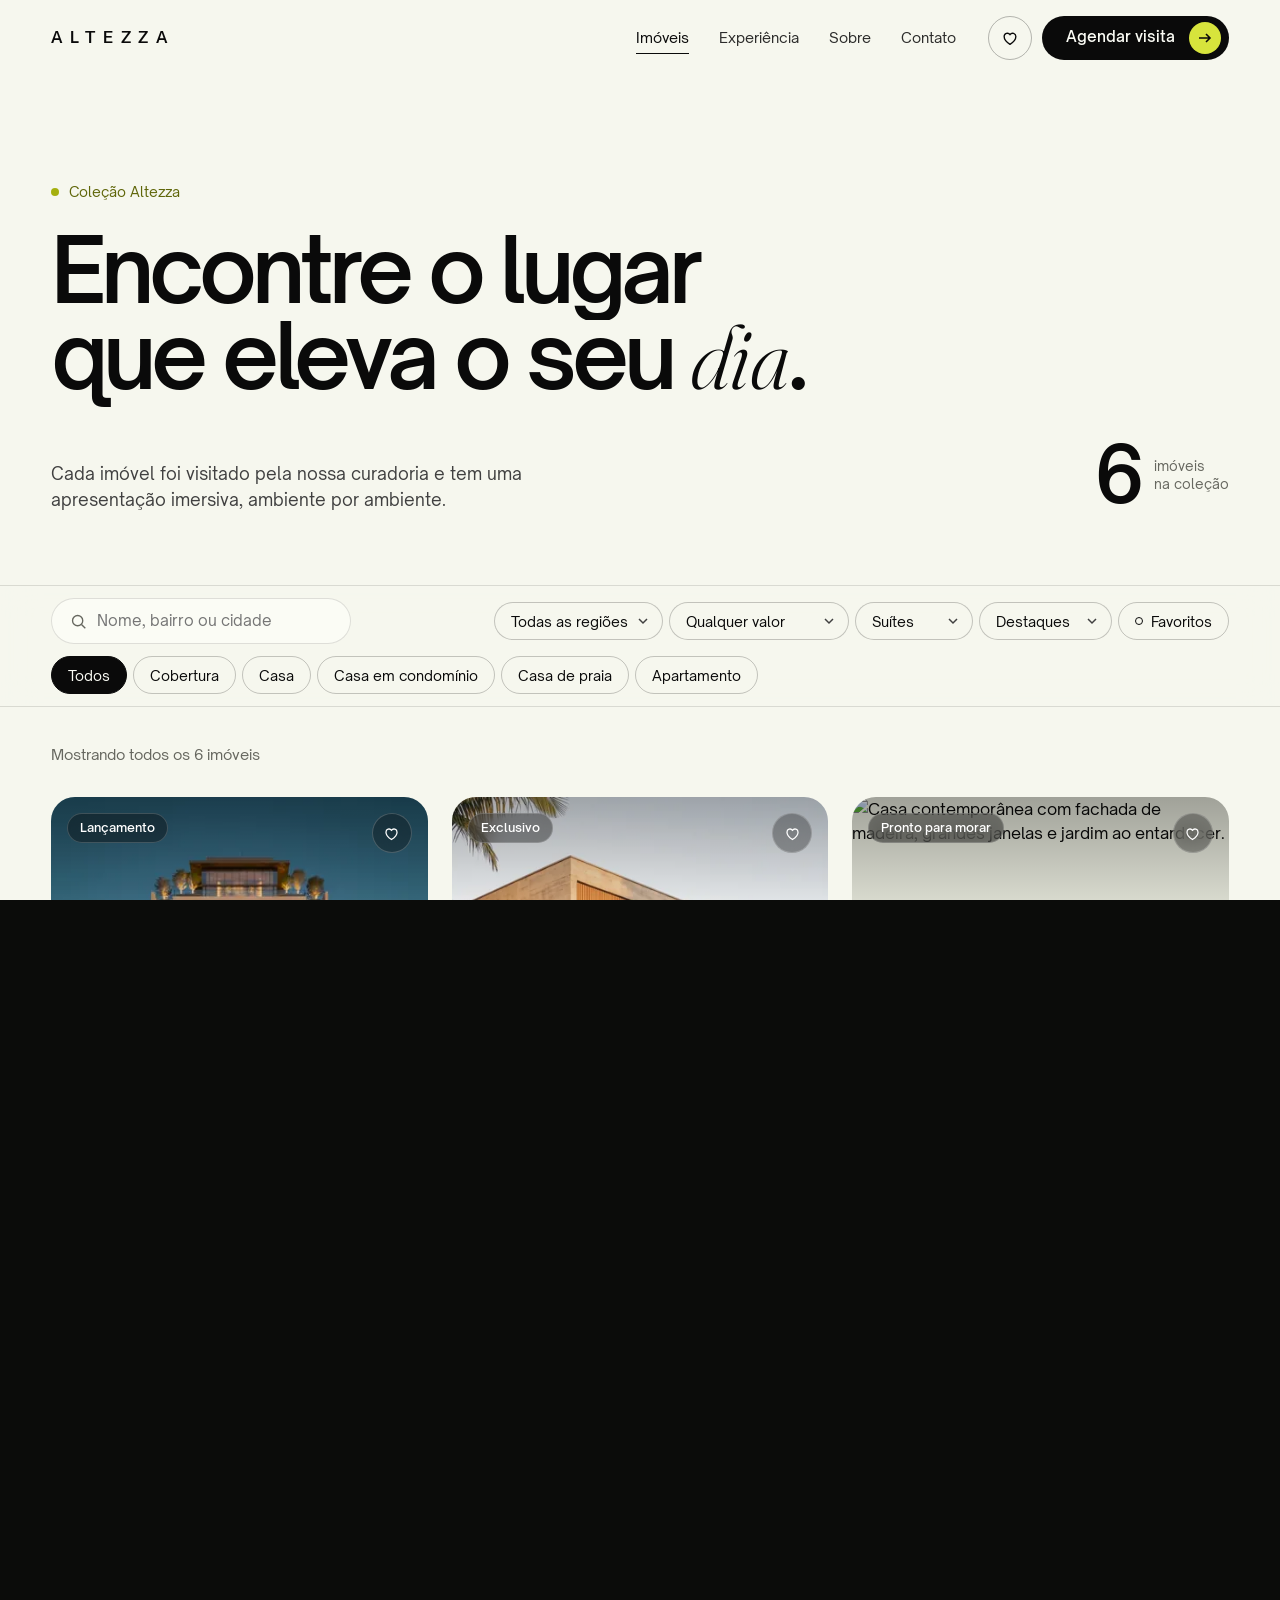
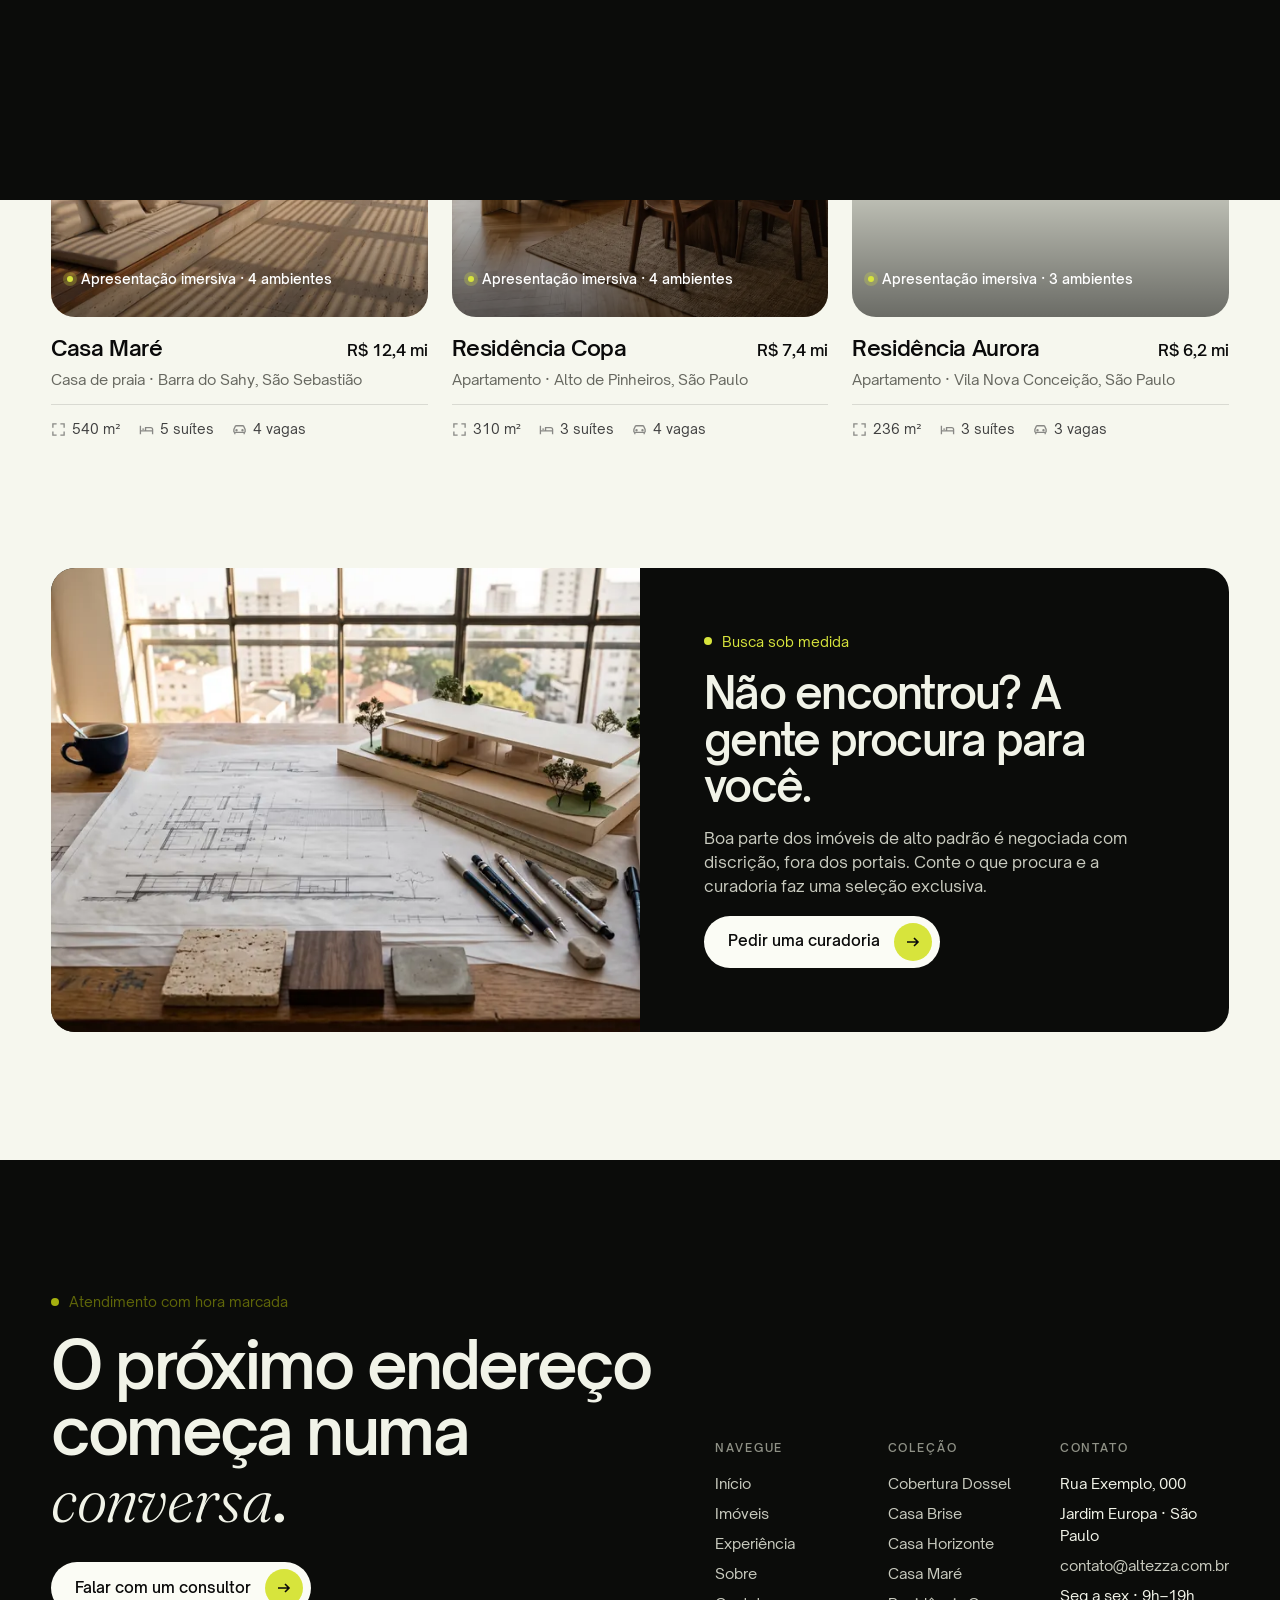
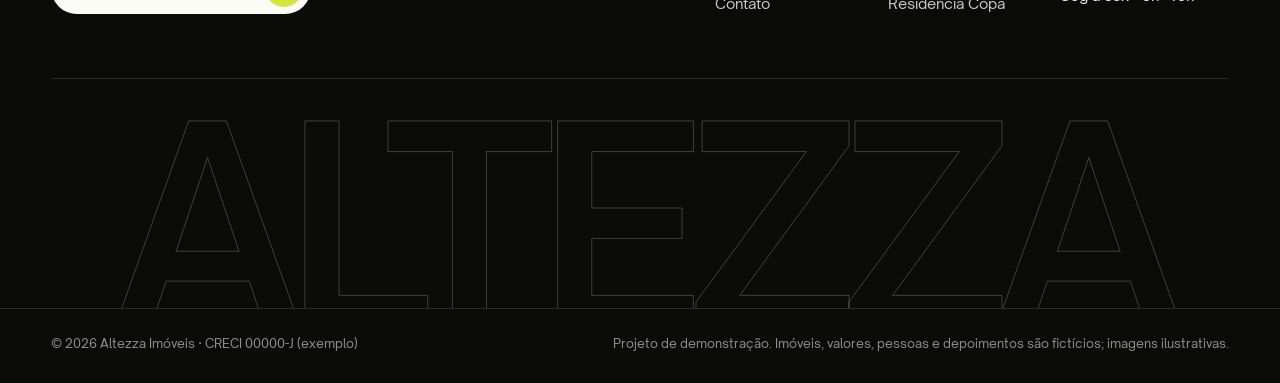
==== imoveis.html @ 839c8a80 "Enhance responsive design for footer and home sections; update favicon references" ====
<!doctype html>
<html lang="pt-BR" data-nav="ink">
<head>
  <meta charset="utf-8">
  <meta name="viewport" content="width=device-width, initial-scale=1">
  <title>Imóveis — Altezza</title>
  <meta name="description" content="Coleção Altezza: coberturas, casas e residências de alto padrão em São Paulo, Nova Lima e Litoral Norte, cada uma com apresentação imersiva.">
  <meta name="theme-color" content="#f6f7ee">
  <link rel="icon" type="image/svg+xml" href="assets/favicon.svg?v=2">
  <link rel="preload" href="assets/fonts/open-sauce-one-regular.woff2" as="font" type="font/woff2" crossorigin>
  <link rel="preload" href="assets/fonts/open-sauce-one-semibold.woff2" as="font" type="font/woff2" crossorigin>
  <link rel="stylesheet" href="assets/css/base.css">
  <link rel="stylesheet" href="assets/css/catalog.css">
  <script>document.documentElement.classList.add('js');try{if(sessionStorage.getItem('altezza:nav'))document.documentElement.classList.add('is-entering')}catch(e){}</script>
  <script src="assets/js/data.js" defer></script>
  <script src="assets/js/common.js" defer></script>
  <script src="assets/js/catalog.js" defer></script>
</head>
<body data-page="catalog">
  <a class="skip" href="#resultados">Pular para os resultados</a>
  <main id="conteudo">
    <header class="cat-head wrap">
      <p class="eyebrow" data-reveal>Coleção Altezza</p>
      <h1 class="cat-title" data-split style="--d:.1s">Encontre o lugar<br>que eleva o seu <em>dia</em>.</h1>
      <div class="cat-head__row" data-reveal style="--d:.3s">
        <p class="lead">Cada imóvel foi visitado pela nossa curadoria e tem uma apresentação imersiva, ambiente por ambiente.</p>
        <p class="cat-count"><strong data-count-total>0</strong><span>imóveis<br>na coleção</span></p>
      </div>
    </header>

    <form class="filters" data-filters role="search" aria-label="Filtrar imóveis">
      <div class="wrap filters__inner">
        <label class="filters__search">
          <svg viewBox="0 0 20 20" fill="none" stroke="currentColor" stroke-width="1.6" aria-hidden="true"><circle cx="9" cy="9" r="6"/><path d="M13.5 13.5L18 18"/></svg>
          <span class="sr-only">Buscar por nome ou bairro</span>
          <input type="search" name="q" placeholder="Nome, bairro ou cidade" autocomplete="off">
        </label>
        <div class="filters__chips" role="group" aria-label="Tipo de imóvel" data-types></div>
        <div class="filters__selects">
          <label class="fsel"><span class="sr-only">Região</span><select name="cidade" data-fill="cidade"><option value="">Todas as regiões</option></select></label>
          <label class="fsel"><span class="sr-only">Investimento</span>
            <select name="preco">
              <option value="">Qualquer valor</option>
              <option value="0-8000000">Até R$ 8 mi</option>
              <option value="8000000-15000000">R$ 8 a 15 mi</option>
              <option value="15000000-">Acima de R$ 15 mi</option>
            </select>
          </label>
          <label class="fsel"><span class="sr-only">Suítes</span>
            <select name="suites">
              <option value="">Suítes</option>
              <option value="3">3 ou mais</option>
              <option value="4">4 ou mais</option>
              <option value="5">5 ou mais</option>
            </select>
          </label>
          <label class="fsel"><span class="sr-only">Ordenar</span>
            <select name="ordem">
              <option value="">Destaques</option>
              <option value="preco-asc">Menor valor</option>
              <option value="preco-desc">Maior valor</option>
              <option value="area-desc">Maior área</option>
            </select>
          </label>
          <label class="ftoggle"><input type="checkbox" name="favoritos" value="1"><span>Favoritos</span></label>
        </div>
      </div>
    </form>

    <section class="results wrap" id="resultados" aria-live="polite" aria-label="Resultados">
      <div class="results__bar">
        <p data-results-label>Mostrando todos os imóveis</p>
        <button type="button" class="results__clear" data-clear hidden>Limpar filtros</button>
      </div>
      <div class="results__grid" data-results></div>
      <div class="results__empty" data-empty hidden>
        <p class="eyebrow">Nenhum imóvel encontrado</p>
        <h2>Nenhum imóvel com esses filtros, por enquanto.</h2>
        <p class="lead">Ajuste os filtros ou conte para nós o que procura: muitos imóveis da Altezza são negociados antes de entrar na coleção.</p>
        <div style="display:flex;flex-wrap:wrap;gap:12px;margin-top:8px">
          <button type="button" class="btn" data-clear>Limpar filtros<span class="btn__arrow"></span></button>
          <a class="btn btn--ghost" href="index.html#contato">Falar com um consultor</a>
        </div>
      </div>
    </section>

    <section class="cat-cta wrap" aria-labelledby="cta-title">
      <div class="cat-cta__box on-night" data-reveal>
        <img src="assets/img/mesa-m.webp" alt="" width="800" height="537" loading="lazy" decoding="async">
        <div>
          <p class="eyebrow">Busca sob medida</p>
          <h2 id="cta-title">Não encontrou? A gente procura para você.</h2>
          <p>Boa parte dos imóveis de alto padrão é negociada com discrição, fora dos portais. Conte o que procura e a curadoria faz uma seleção exclusiva.</p>
          <a class="btn btn--light" href="index.html#contato">Pedir uma curadoria<span class="btn__arrow"></span></a>
        </div>
      </div>
    </section>
  </main>
</body>
</html>
---- assets/css/base.css ----
/* ==========================================================================
   Altezza — base: fontes, tokens, reset, navegação, rodapé e componentes
   ========================================================================== */
@font-face { font-family: 'Open Sauce One'; src: url('../fonts/open-sauce-one-regular.woff2') format('woff2'); font-weight: 400; font-display: swap; }
@font-face { font-family: 'Open Sauce One'; src: url('../fonts/open-sauce-one-medium.woff2') format('woff2'); font-weight: 500; font-display: swap; }
@font-face { font-family: 'Open Sauce One'; src: url('../fonts/open-sauce-one-semibold.woff2') format('woff2'); font-weight: 600; font-display: swap; }
@font-face { font-family: 'Fraunces'; src: url('../fonts/fraunces-italic.woff2') format('woff2'); font-weight: 100 900; font-style: italic; font-display: swap; }

:root {
  --bg: #f6f7ee;
  --bg-2: #eceee1;
  --paper: #fbfcf5;
  --ink: #0a0a0a;
  --ink-2: #404040;
  --muted: #66675f;
  --line: rgba(10, 10, 10, .12);
  --line-2: rgba(10, 10, 10, .22);
  --accent: #a5b00f;
  --accent-ink: #5f6609;
  --accent-glow: #d7e43c;
  --night: #0b0c0a;
  --night-2: #141612;
  --night-3: #1d201a;
  --on-night: #f1f3e8;
  --on-night-2: #c9cbbf;
  --muted-night: #8f9186;
  --line-night: rgba(241, 243, 232, .14);
  --glass: rgba(14, 15, 12, .52);
  --glass-light: rgba(251, 252, 245, .72);

  --font: 'Open Sauce One', system-ui, sans-serif;
  --serif: 'Fraunces', Georgia, serif;

  --fs-hero: clamp(2.9rem, 7.4vw, 7.6rem);
  --fs-h2: clamp(2.1rem, 4.4vw, 4.1rem);
  --fs-h3: clamp(1.5rem, 2.4vw, 2.5rem);
  --fs-lead: clamp(1.06rem, 1.3vw, 1.3rem);
  --fs-sm: .875rem;
  --fs-label: .72rem;

  --gutter: clamp(20px, 4vw, 64px);
  --max: 1440px;
  --pad-sec: clamp(88px, 12vw, 180px);
  --r: 24px;
  --r-sm: 14px;
  --nav-h: 76px;

  --ease: cubic-bezier(.16, 1, .3, 1);
  --ease-2: cubic-bezier(.2, .8, .2, 1);
  --ease-io: cubic-bezier(.65, 0, .35, 1);
}

*, *::before, *::after { box-sizing: border-box; margin: 0; padding: 0; }
html { width: 100%; max-width: 100%; overflow-x: clip; font-size: 16px; -webkit-text-size-adjust: 100%; scroll-padding-top: calc(var(--nav-h) + 16px); scrollbar-width: none; }
/* Barra de rolagem invisível; a página continua rolando normalmente. */
html::-webkit-scrollbar, body::-webkit-scrollbar { display: none; width: 0; height: 0; }
body {
  width: 100%; max-width: 100%;
  font-family: var(--font);
  background: var(--bg);
  color: var(--ink);
  line-height: 1.5;
  min-height: 100vh;
  -webkit-font-smoothing: antialiased;
  -moz-osx-font-smoothing: grayscale;
  overflow-x: clip;
}
img, video, svg { display: block; max-width: 100%; }
a { color: inherit; text-decoration: none; }
button, input, select, textarea { font: inherit; color: inherit; }
button { background: none; border: 0; cursor: pointer; }
ul, ol { list-style: none; }
::selection { background: var(--accent-glow); color: var(--ink); }
:focus-visible { outline: 2px solid var(--accent); outline-offset: 3px; border-radius: 4px; }

.sr-only { position: absolute; width: 1px; height: 1px; overflow: hidden; clip: rect(0 0 0 0); white-space: nowrap; }
.skip { position: fixed; left: 16px; top: -60px; z-index: 300; background: var(--ink); color: var(--paper); padding: 10px 16px; border-radius: 999px; transition: top .3s; }
.skip:focus { top: 16px; }

.wrap { width: 100%; max-width: var(--max); margin-inline: auto; padding-inline: var(--gutter); }
em, .serif { font-family: var(--serif); font-style: italic; font-weight: 300; letter-spacing: -.01em; }

/* ---------- Tipografia utilitária ---------- */
.eyebrow {
  display: inline-flex; align-items: center; gap: 10px;
  font-size: var(--fs-sm); color: var(--accent-ink); line-height: 1.42;
}
.eyebrow::before { content: ''; width: 8px; height: 8px; border-radius: 50%; background: var(--accent); flex: none; }
.on-night .eyebrow, .eyebrow--light { color: var(--accent-glow); }
.on-night .eyebrow::before, .eyebrow--light::before { background: var(--accent-glow); }
.label {
  font-size: var(--fs-label); text-transform: uppercase; letter-spacing: .16em; color: var(--muted); font-weight: 500;
}
.h2 { font-size: var(--fs-h2); font-weight: 600; line-height: 1.06; letter-spacing: -.035em; }
.h2 em { font-weight: 300; letter-spacing: -.02em; }
.lead { font-size: var(--fs-lead); color: var(--ink-2); line-height: 1.55; max-width: 34em; }
.on-night { background: var(--night); color: var(--on-night); }
.on-night .lead { color: var(--on-night-2); }
.on-night .label { color: var(--muted-night); }

/* ---------- Botões ---------- */
.btn {
  --b-bg: var(--ink); --b-fg: var(--paper);
  position: relative; display: inline-flex; align-items: center; gap: 14px;
  height: 52px; padding: 0 8px 0 24px; border-radius: 999px;
  background: var(--b-bg); color: var(--b-fg);
  font-size: .95rem; font-weight: 500; white-space: nowrap; overflow: hidden; isolation: isolate;
  transition: transform .5s var(--ease), background-color .4s;
}
.btn__arrow {
  display: grid; place-items: center; width: 38px; height: 38px; border-radius: 50%;
  background: var(--accent-glow); color: var(--ink); overflow: hidden; flex: none;
}
.btn__arrow svg { width: 16px; height: 16px; transition: transform .5s var(--ease); }
.btn:hover .btn__arrow svg { animation: arrow-run .6s var(--ease); }
@keyframes arrow-run { 0% { transform: translateX(0); } 49% { transform: translateX(140%); } 50% { transform: translateX(-140%); } 100% { transform: translateX(0); } }
.btn:active { transform: scale(.97); }
.btn--light { --b-bg: var(--paper); --b-fg: var(--ink); }
.btn--glass { --b-bg: rgba(255, 255, 255, .12); --b-fg: #fff; backdrop-filter: blur(14px); -webkit-backdrop-filter: blur(14px); border: 1px solid rgba(255, 255, 255, .22); }
.btn--ghost { --b-bg: transparent; --b-fg: var(--ink); border: 1px solid var(--line-2); padding-right: 24px; }
.btn--sm { height: 42px; padding-left: 18px; font-size: .875rem; }
.btn--sm .btn__arrow { width: 30px; height: 30px; }

.link-arrow { display: inline-flex; align-items: center; gap: 10px; font-weight: 500; position: relative; padding-bottom: 4px; }
.link-arrow::after { content: ''; position: absolute; left: 0; right: 0; bottom: 0; height: 1px; background: currentColor; transform-origin: right; transition: transform .6s var(--ease); }
.link-arrow:hover::after { transform: scaleX(0); }
.link-arrow svg { width: 14px; height: 14px; transition: transform .5s var(--ease); }
.link-arrow:hover svg { transform: translateX(4px); }

.chip {
  display: inline-flex; align-items: center; gap: 6px; height: 30px; padding: 0 12px;
  border-radius: 999px; font-size: .78rem; font-weight: 600; background: #fff; color: var(--ink);
}
.chip--glass { background: rgba(10, 10, 10, .38); color: #fff; backdrop-filter: blur(10px); -webkit-backdrop-filter: blur(10px); border: 1px solid rgba(255, 255, 255, .18); font-weight: 500; }
.chip--accent { background: var(--accent-glow); color: var(--ink); }

/* ---------- Navegação ---------- */
.nav {
  position: fixed; inset: 0 0 auto; z-index: 100; height: var(--nav-h);
  color: var(--nav-fg, #fff);
  transition: color .5s, background-color .5s, transform .6s var(--ease), border-color .5s;
  border-bottom: 1px solid transparent;
}
.nav__inner { height: 100%; display: flex; align-items: center; gap: 32px; }
.nav.is-solid { --nav-fg: var(--ink); background: rgba(246, 247, 238, .78); backdrop-filter: blur(18px) saturate(1.4); -webkit-backdrop-filter: blur(18px) saturate(1.4); border-color: var(--line); }
.nav.is-dark-solid { --nav-fg: var(--on-night); background: rgba(11, 12, 10, .62); backdrop-filter: blur(18px); -webkit-backdrop-filter: blur(18px); border-color: var(--line-night); }
.nav.is-hidden { transform: translateY(-100%); }
html[data-nav="ink"] .nav:not(.is-dark-solid) { --nav-fg: var(--ink); }

.logo { display: inline-flex; align-items: center; font-weight: 600; letter-spacing: .48em; font-size: 1.02rem; text-transform: uppercase; margin-right: -.48em; }
.logo__mark { width: 13px; height: 30px; flex: none; margin-top: -4px; }
.logo__mark .ring { stroke: currentColor; }
.logo__mark .dot { fill: var(--accent-glow); }
.nav.is-solid .logo__mark .dot, html[data-nav="ink"] .nav:not(.is-dark-solid) .logo__mark .dot { fill: var(--accent); }

.nav__links { display: flex; gap: 30px; margin-left: auto; font-size: .9rem; }
.nav__links a { position: relative; padding: 6px 0; opacity: .86; transition: opacity .3s; }
.nav__links a::after { content: ''; position: absolute; left: 0; right: 0; bottom: 0; height: 1px; background: currentColor; transform: scaleX(0); transform-origin: left; transition: transform .5s var(--ease); }
.nav__links a:hover, .nav__links a[aria-current="page"] { opacity: 1; }
.nav__links a:hover::after, .nav__links a[aria-current="page"]::after { transform: scaleX(1); }
.nav__actions { display: flex; align-items: center; gap: 10px; }
.nav__fav {
  position: relative; display: grid; place-items: center; width: 44px; height: 44px; border-radius: 50%;
  border: 1px solid color-mix(in srgb, currentColor 28%, transparent);
  transition: background-color .3s;
}
.nav__fav:hover { background: color-mix(in srgb, currentColor 10%, transparent); }
.nav__fav svg { width: 18px; height: 18px; }
.nav__fav-count {
  position: absolute; top: -3px; right: -3px; min-width: 19px; height: 19px; padding: 0 5px; border-radius: 999px;
  background: var(--accent-glow); color: var(--ink); font-size: .68rem; font-weight: 600; display: grid; place-items: center;
  transform: scale(0); transition: transform .4s var(--ease);
}
.nav__fav-count.has { transform: scale(1); }
.nav .btn { height: 44px; }
.nav .btn .btn__arrow { width: 32px; height: 32px; }
.nav.is-solid .btn--light, html[data-nav="ink"] .nav:not(.is-dark-solid) .btn--light { --b-bg: var(--ink); --b-fg: var(--paper); }
.nav__burger { display: none; width: 44px; height: 44px; border-radius: 50%; border: 1px solid color-mix(in srgb, currentColor 28%, transparent); place-items: center; }
.nav__burger span { display: block; width: 16px; height: 1.5px; background: currentColor; transition: transform .4s var(--ease); }
.nav__burger span + span { margin-top: 5px; }
html.menu-open .nav__burger span:first-child { transform: translateY(3.25px) rotate(45deg); }
html.menu-open .nav__burger span:last-child { transform: translateY(-3.25px) rotate(-45deg); }

.menu {
  position: fixed; inset: 0; z-index: 90; background: var(--night); color: var(--on-night);
  display: flex; flex-direction: column; justify-content: flex-end; padding: calc(var(--nav-h) + 24px) var(--gutter) 32px;
  clip-path: inset(0 0 100% 0); transition: clip-path .8s var(--ease-io); visibility: hidden;
}
html.menu-open .menu { clip-path: inset(0); visibility: visible; }
html.menu-open .nav { --nav-fg: var(--on-night); background: transparent; border-color: transparent; backdrop-filter: none; }
.menu__links a { display: block; font-size: clamp(2.4rem, 11vw, 4rem); font-weight: 600; letter-spacing: -.04em; line-height: 1.12; padding: 6px 0; border-bottom: 1px solid var(--line-night); }
.menu__links a span { color: var(--muted-night); font-size: .9rem; font-weight: 400; letter-spacing: 0; margin-right: 14px; vertical-align: middle; }
.menu__foot { margin-top: 36px; display: flex; justify-content: space-between; gap: 16px; color: var(--muted-night); font-size: .85rem; }

@media (max-width: 1023.98px) {
  :root { --nav-h: 64px; }
  .nav__links, .nav__actions .btn { display: none; }
  .nav__actions { margin-left: auto; }
  .nav__burger { display: grid; }
}

/* ---------- Transição entre páginas ---------- */
.curtain {
  position: fixed; inset: 0; z-index: 400; background: var(--night); color: var(--on-night);
  display: grid; place-items: center; pointer-events: none;
  transform: translateY(100%);
}
.curtain__inner { text-align: center; opacity: 0; transition: opacity .4s; }
.curtain__kicker { font-size: var(--fs-label); letter-spacing: .3em; text-transform: uppercase; color: var(--muted-night); }
.curtain__title { font-size: clamp(2rem, 5vw, 4rem); font-weight: 600; letter-spacing: -.04em; margin-top: 10px; }
.curtain__bar { width: 160px; height: 1px; background: var(--line-night); margin: 26px auto 0; overflow: hidden; }
.curtain__bar i { display: block; height: 100%; background: var(--accent-glow); transform: scaleX(0); transform-origin: left; }
html.is-leaving .curtain { transform: translateY(0); transition: transform .75s var(--ease-io); pointer-events: auto; }
html.is-leaving .curtain__inner { opacity: 1; transition-delay: .35s; }
html.is-leaving .curtain__bar i { transform: scaleX(.7); transition: transform 1.4s var(--ease) .4s; }
html.is-entering .curtain { transform: translateY(0); }
html.is-entered .curtain { transform: translateY(-100%); transition: transform .9s var(--ease-io) .05s; }

/* ---------- Cursor ---------- */
.cursor {
  position: fixed; left: 0; top: 0; z-index: 350; pointer-events: none;
  width: 0; height: 0; display: none;
}
.cursor__ring {
  position: absolute; left: 0; top: 0; width: 92px; height: 92px; margin: -46px 0 0 -46px; border-radius: 50%;
  background: var(--accent-glow); color: var(--ink); display: grid; place-items: center;
  font-size: .78rem; font-weight: 600; letter-spacing: .02em; text-align: center; line-height: 1.2;
  transform: scale(0); transition: transform .45s var(--ease);
}
.cursor.is-active .cursor__ring { transform: scale(1); }
@media (hover: hover) and (pointer: fine) { .cursor { display: block; } }

/* ---------- Revelações ---------- */
html.motion [data-reveal] { opacity: 0; transform: translateY(42px); transition: opacity 1.1s var(--ease), transform 1.2s var(--ease); transition-delay: var(--d, 0s); }
html.motion [data-reveal="fade"] { transform: none; }
html.motion [data-reveal="scale"] { transform: scale(.94); }
html.motion [data-reveal].is-in { opacity: 1; transform: none; }
html.motion [data-mask] { clip-path: inset(12% 6% 12% 6% round var(--r)); transition: clip-path 1.4s var(--ease); }
html.motion [data-mask] img { transform: scale(1.18); transition: transform 1.8s var(--ease); }
html.motion [data-mask].is-in { clip-path: inset(0 0 0 0 round var(--r)); }
html.motion [data-mask].is-in img { transform: scale(1); }
.split-line { display: block; overflow: hidden; padding: 0 .12em .08em; margin: 0 -.12em -.08em; }
.split-line > span { display: inline-block; }
html.motion [data-split] .split-line > span { transform: translateY(105%); transition: transform 1.2s var(--ease); transition-delay: calc(var(--i, 0) * .09s + var(--d, 0s)); }
html.motion [data-split].is-in .split-line > span { transform: none; }

/* ---------- Seções e cabeçalhos ---------- */
.sec { padding-block: var(--pad-sec); }
.sec-head { display: grid; grid-template-columns: 1fr; gap: 22px; margin-bottom: clamp(40px, 6vw, 80px); }
@media (min-width: 1024px) {
  .sec-head--split { grid-template-columns: 1.3fr 1fr; align-items: end; column-gap: 64px; }
  .sec-head--split .lead { justify-self: end; }
}

/* ---------- Card de imóvel (catálogo) ---------- */
.pcard { position: relative; display: flex; flex-direction: column; gap: 18px; }
.pcard__media { position: relative; aspect-ratio: 4 / 5; border-radius: var(--r); overflow: hidden; background: var(--bg-2); isolation: isolate; }
.pcard__media img { width: 100%; height: 100%; object-fit: cover; transition: transform 1.2s var(--ease); }
.pcard__media::after { content: ''; position: absolute; inset: 0; background: linear-gradient(180deg, rgba(0,0,0,.32), transparent 30%, transparent 60%, rgba(0,0,0,.55)); pointer-events: none; }
.pcard__top { position: absolute; z-index: 2; inset: 16px 16px auto; display: flex; justify-content: space-between; align-items: flex-start; gap: 8px; }
.pcard__play {
  position: absolute; z-index: 2; left: 16px; right: 16px; bottom: 16px; display: flex; align-items: center; justify-content: space-between;
  color: #fff; font-size: .85rem; font-weight: 500;
}
.pcard__play-btn { display: grid; place-items: center; width: 44px; height: 44px; border-radius: 50%; background: var(--accent-glow); color: var(--ink); transform: scale(.7) rotate(-45deg); opacity: 0; transition: transform .6s var(--ease), opacity .4s; }
.pcard__play-btn svg { width: 16px; height: 16px; }
.pcard__play-txt { display: flex; align-items: center; gap: 8px; }
.pcard__play-txt::before { content: ''; width: 6px; height: 6px; border-radius: 50%; background: var(--accent-glow); box-shadow: 0 0 0 4px rgba(215, 228, 60, .25); }
.pcard:hover .pcard__media img, .pcard:focus-within .pcard__media img { transform: scale(1.07); }
.pcard:hover .pcard__play-btn, .pcard:focus-within .pcard__play-btn { transform: none; opacity: 1; }
.pcard__body { display: grid; gap: 6px; }
.pcard__row { display: flex; justify-content: space-between; align-items: baseline; gap: 16px; }
.pcard__name { font-size: 1.35rem; font-weight: 600; letter-spacing: -.02em; line-height: 1.2; }
.pcard__name a::before { content: ''; position: absolute; inset: 0; z-index: 1; }
.pcard__price { font-weight: 500; white-space: nowrap; }
.pcard__loc { color: var(--muted); font-size: .92rem; }
.pcard__specs { display: flex; flex-wrap: wrap; gap: 6px 18px; margin-top: 8px; padding-top: 14px; border-top: 1px solid var(--line); font-size: .85rem; color: var(--ink-2); }
.pcard__specs span { display: inline-flex; align-items: center; gap: 6px; }
.pcard__specs svg { width: 15px; height: 15px; opacity: .6; }

.fav-btn {
  position: relative; z-index: 3; display: grid; place-items: center; width: 40px; height: 40px; border-radius: 50%;
  background: rgba(10, 10, 10, .32); color: #fff; backdrop-filter: blur(10px); -webkit-backdrop-filter: blur(10px);
  border: 1px solid rgba(255, 255, 255, .2); transition: transform .4s var(--ease), background-color .3s;
}
.fav-btn svg { width: 17px; height: 17px; }
.fav-btn svg path { fill: transparent; transition: fill .3s; }
.fav-btn[aria-pressed="true"] { background: var(--accent-glow); color: var(--ink); border-color: transparent; }
.fav-btn[aria-pressed="true"] svg path { fill: currentColor; }
.fav-btn:active { transform: scale(.88); }

/* ---------- Formulários ---------- */
.field { display: grid; gap: 8px; }
.field > label, .field > legend { font-size: var(--fs-label); text-transform: uppercase; letter-spacing: .14em; color: var(--muted); font-weight: 500; }
.field input, .field select, .field textarea {
  width: 100%; background: transparent; border: 0; border-bottom: 1px solid var(--line-2); border-radius: 0;
  padding: 10px 0 12px; font-size: 1.05rem; transition: border-color .3s; appearance: none; -webkit-appearance: none;
}
.field select { background-image: url("data:image/svg+xml,%3Csvg xmlns='http://www.w3.org/2000/svg' width='12' height='8' fill='none' stroke='%23404040' stroke-width='1.5'%3E%3Cpath d='M1 1.5l5 5 5-5'/%3E%3C/svg%3E"); background-repeat: no-repeat; background-position: right 4px center; padding-right: 24px; }
.field textarea { resize: vertical; min-height: 96px; }
.field input:focus, .field select:focus, .field textarea:focus { outline: none; border-color: var(--ink); }
.field input:user-invalid { border-color: #b4452f; }
.on-night .field input, .on-night .field select, .on-night .field textarea { border-color: var(--line-night); }
.on-night .field input:focus, .on-night .field textarea:focus { border-color: var(--on-night); }
.on-night .field select { background-image: url("data:image/svg+xml,%3Csvg xmlns='http://www.w3.org/2000/svg' width='12' height='8' fill='none' stroke='%23c9cbbf' stroke-width='1.5'%3E%3Cpath d='M1 1.5l5 5 5-5'/%3E%3C/svg%3E"); }
.on-night .field select option { color: var(--ink); }
.pills { display: flex; flex-wrap: wrap; gap: 8px; }
.pill { position: relative; }
.pill input { position: absolute; left: 0; top: 0; width: 1px; height: 1px; opacity: 0; pointer-events: none; }
.pill span { display: inline-flex; align-items: center; height: 38px; padding: 0 16px; border-radius: 999px; border: 1px solid var(--line-2); font-size: .88rem; cursor: pointer; transition: background-color .3s, color .3s, border-color .3s; }
.pill input:checked + span { background: var(--ink); color: var(--paper); border-color: var(--ink); }
.pill input:focus-visible + span { outline: 2px solid var(--accent); outline-offset: 2px; }
.on-night .pill span { border-color: var(--line-night); }
.on-night .pill input:checked + span { background: var(--accent-glow); color: var(--ink); border-color: var(--accent-glow); }
.form-ok { display: none; gap: 14px; align-content: start; }
.form-ok h3 { font-size: 1.8rem; font-weight: 600; letter-spacing: -.03em; }
form.is-sent > :not(.form-ok) { display: none; }
form.is-sent .form-ok { display: grid; animation: fade-up .9s var(--ease) both; }
@keyframes fade-up { from { opacity: 0; transform: translateY(24px); } to { opacity: 1; transform: none; } }

/* ---------- Rodapé ---------- */
.footer { background: var(--night); color: var(--on-night); padding-top: clamp(80px, 10vw, 140px); overflow: hidden; }
.footer__top { display: grid; gap: 48px; grid-template-columns: 1fr; padding-bottom: 64px; border-bottom: 1px solid var(--line-night); }
.footer__cta h2 { font-size: clamp(2.2rem, 5vw, 4.4rem); font-weight: 600; letter-spacing: -.04em; line-height: 1.04; margin-bottom: 30px; }
.footer__cols { display: grid; grid-template-columns: repeat(2, 1fr); gap: 32px; font-size: .92rem; }
.footer__cols h3 { font-size: var(--fs-label); letter-spacing: .16em; text-transform: uppercase; color: var(--muted-night); font-weight: 500; margin-bottom: 16px; }
.footer__cols li + li { margin-top: 8px; }
.footer__cols a { color: var(--on-night-2); transition: color .3s; }
.footer__cols a:hover { color: var(--accent-glow); }
.footer__word {
  font-size: clamp(4.5rem, 21vw, 22rem); font-weight: 600; letter-spacing: -.06em; line-height: .78;
  text-align: center; margin: 40px 0 -.08em; color: transparent;
  -webkit-text-stroke: 1px rgba(241, 243, 232, .22);
  user-select: none;
}
.footer__legal { display: flex; flex-wrap: wrap; justify-content: space-between; gap: 12px 32px; padding: 26px 0 30px; font-size: .78rem; color: var(--muted-night); border-top: 1px solid var(--line-night); position: relative; background: var(--night); }
@media (min-width: 900px) {
  .footer__top { grid-template-columns: 1.2fr 1fr; align-items: end; }
  .footer__cols { grid-template-columns: repeat(3, 1fr); }
}
@media (max-width: 699.98px) {
  .footer { padding-top: 72px; }
  .footer__top { gap: 40px; padding-bottom: 44px; }
  .footer__cta { min-width: 0; }
  .footer__cta h2 { font-size: clamp(2.15rem, 9vw, 3rem); }
  .footer__cta .btn { max-width: 100%; height: auto; min-height: 52px; padding: 7px 8px 7px 20px; gap: 8px; white-space: normal; }
  .footer__cta .btn__arrow { margin-left: auto; }
  .footer__cols { grid-template-columns: repeat(2, minmax(0, 1fr)); gap: 32px 20px; min-width: 0; }
  .footer__cols > div { min-width: 0; overflow-wrap: anywhere; }
  .footer__cols > div:nth-child(3) { grid-column: 1 / -1; }
  .footer__cols li { line-height: 1.55; }
  .footer__word { font-size: clamp(4rem, 19vw, 8rem); }
  .footer__legal .wrap { min-width: 0; }
}

/* ---------- Movimento reduzido ---------- */
@media (prefers-reduced-motion: reduce) {
  *, *::before, *::after { animation-duration: .01ms !important; animation-iteration-count: 1 !important; transition-duration: .01ms !important; scroll-behavior: auto !important; }
}
---- assets/css/catalog.css ----
/* ==========================================================================
   Altezza — catálogo
   ========================================================================== */
.cat-head { padding-top: calc(var(--nav-h) + clamp(48px, 8vw, 110px)); padding-bottom: clamp(40px, 6vw, 72px); }
.cat-title { font-size: clamp(2.8rem, 7vw, 7rem); font-weight: 600; letter-spacing: -.055em; line-height: .96; margin: 24px 0 36px; }
.cat-title em { font-weight: 300; }
.cat-head__row { display: grid; gap: 24px; align-items: end; }
.cat-count { display: flex; align-items: center; gap: 14px; }
.cat-count strong { font-size: clamp(3rem, 6vw, 5.2rem); font-weight: 600; letter-spacing: -.06em; line-height: 1; }
.cat-count span { font-size: .85rem; color: var(--muted); line-height: 1.3; }
@media (min-width: 900px) { .cat-head__row { grid-template-columns: 1fr auto; } }

.filters { position: sticky; top: 0; z-index: 60; padding: 12px 0; background: rgba(246, 247, 238, .82); backdrop-filter: blur(18px) saturate(1.4); -webkit-backdrop-filter: blur(18px) saturate(1.4); border-block: 1px solid var(--line); transition: top .6s var(--ease); }
body:has(.nav:not(.is-hidden)) .filters { top: var(--nav-h); }
.filters__inner { display: grid; gap: 12px; }
.filters__search { display: flex; align-items: center; gap: 10px; height: 46px; padding: 0 18px; border-radius: 999px; background: var(--paper); border: 1px solid var(--line); }
.filters__search:focus-within { border-color: var(--ink); }
.filters__search svg { width: 17px; height: 17px; color: var(--muted); flex: none; }
.filters__search input { flex: 1; min-width: 0; border: 0; background: transparent; font-size: .95rem; }
.filters__search input:focus { outline: none; }
.filters__chips { display: flex; flex-wrap: wrap; gap: 6px; }
.filters__chips::-webkit-scrollbar { display: none; }
.filters__chips .pill { flex: none; }
.filters__selects { display: flex; gap: 6px; overflow-x: auto; scrollbar-width: none; }
.filters__selects::-webkit-scrollbar { display: none; }
.fsel select {
  height: 38px; padding: 0 34px 0 16px; border-radius: 999px; border: 1px solid var(--line-2); background: transparent; font-size: .88rem; cursor: pointer;
  appearance: none; -webkit-appearance: none;
  background-image: url("data:image/svg+xml,%3Csvg xmlns='http://www.w3.org/2000/svg' width='10' height='7' fill='none' stroke='%23404040' stroke-width='1.5'%3E%3Cpath d='M1 1l4 4 4-4'/%3E%3C/svg%3E");
  background-repeat: no-repeat; background-position: right 14px center;
}
.fsel select:focus-visible { outline: 2px solid var(--accent); outline-offset: 2px; }
.ftoggle { flex: none; position: relative; }
.ftoggle input { position: absolute; left: 0; top: 0; width: 1px; height: 1px; opacity: 0; pointer-events: none; }
.ftoggle span { display: inline-flex; align-items: center; gap: 8px; height: 38px; padding: 0 16px; border-radius: 999px; border: 1px solid var(--line-2); font-size: .88rem; cursor: pointer; transition: background-color .3s, color .3s; }
.ftoggle span::before { content: ''; width: 8px; height: 8px; border-radius: 50%; border: 1.5px solid currentColor; transition: background-color .3s; }
.ftoggle input:checked + span { background: var(--accent-glow); border-color: var(--accent-glow); }
.ftoggle input:checked + span::before { background: currentColor; }
.ftoggle input:focus-visible + span { outline: 2px solid var(--accent); outline-offset: 2px; }
@media (min-width: 1024px) {
  .filters__inner { grid-template-columns: 300px 1fr; align-items: center; gap: 12px 16px; }
  .filters__selects { justify-content: flex-end; }
  .filters__chips { grid-column: 1 / -1; grid-row: 2; }
}

.results { padding-top: 36px; padding-bottom: clamp(80px, 10vw, 140px); min-height: 60vh; }
.results__bar { display: flex; justify-content: space-between; align-items: center; gap: 16px; margin-bottom: 32px; color: var(--muted); font-size: .92rem; }
.results__clear { text-decoration: underline; text-underline-offset: 4px; color: var(--ink); font-size: .9rem; }
.results__grid { display: grid; grid-template-columns: 1fr; gap: 56px 24px; }
@media (min-width: 700px) { .results__grid { grid-template-columns: repeat(2, 1fr); } }
@media (min-width: 1100px) { .results__grid { grid-template-columns: repeat(3, 1fr); } }
.results__empty { display: grid; gap: 14px; max-width: 620px; padding: 48px 0; }
.results__empty[hidden] { display: none; }
.results__empty h2 { font-size: clamp(1.8rem, 3vw, 2.6rem); font-weight: 600; letter-spacing: -.04em; line-height: 1.1; }

.cat-cta { padding-bottom: clamp(80px, 10vw, 140px); }
.cat-cta__box { display: grid; border-radius: var(--r); overflow: hidden; }
.cat-cta__box img { width: 100%; height: 100%; object-fit: cover; aspect-ratio: 3 / 2; }
.cat-cta__box > div { padding: clamp(28px, 5vw, 64px); display: grid; gap: 18px; align-content: center; justify-items: start; }
.cat-cta__box h2 { font-size: clamp(1.9rem, 3.4vw, 3rem); font-weight: 600; letter-spacing: -.04em; line-height: 1.06; }
.cat-cta__box p:not(.eyebrow) { color: var(--on-night-2); max-width: 32em; }
@media (min-width: 900px) { .cat-cta__box { grid-template-columns: 1fr 1fr; } .cat-cta__box img { aspect-ratio: auto; } }
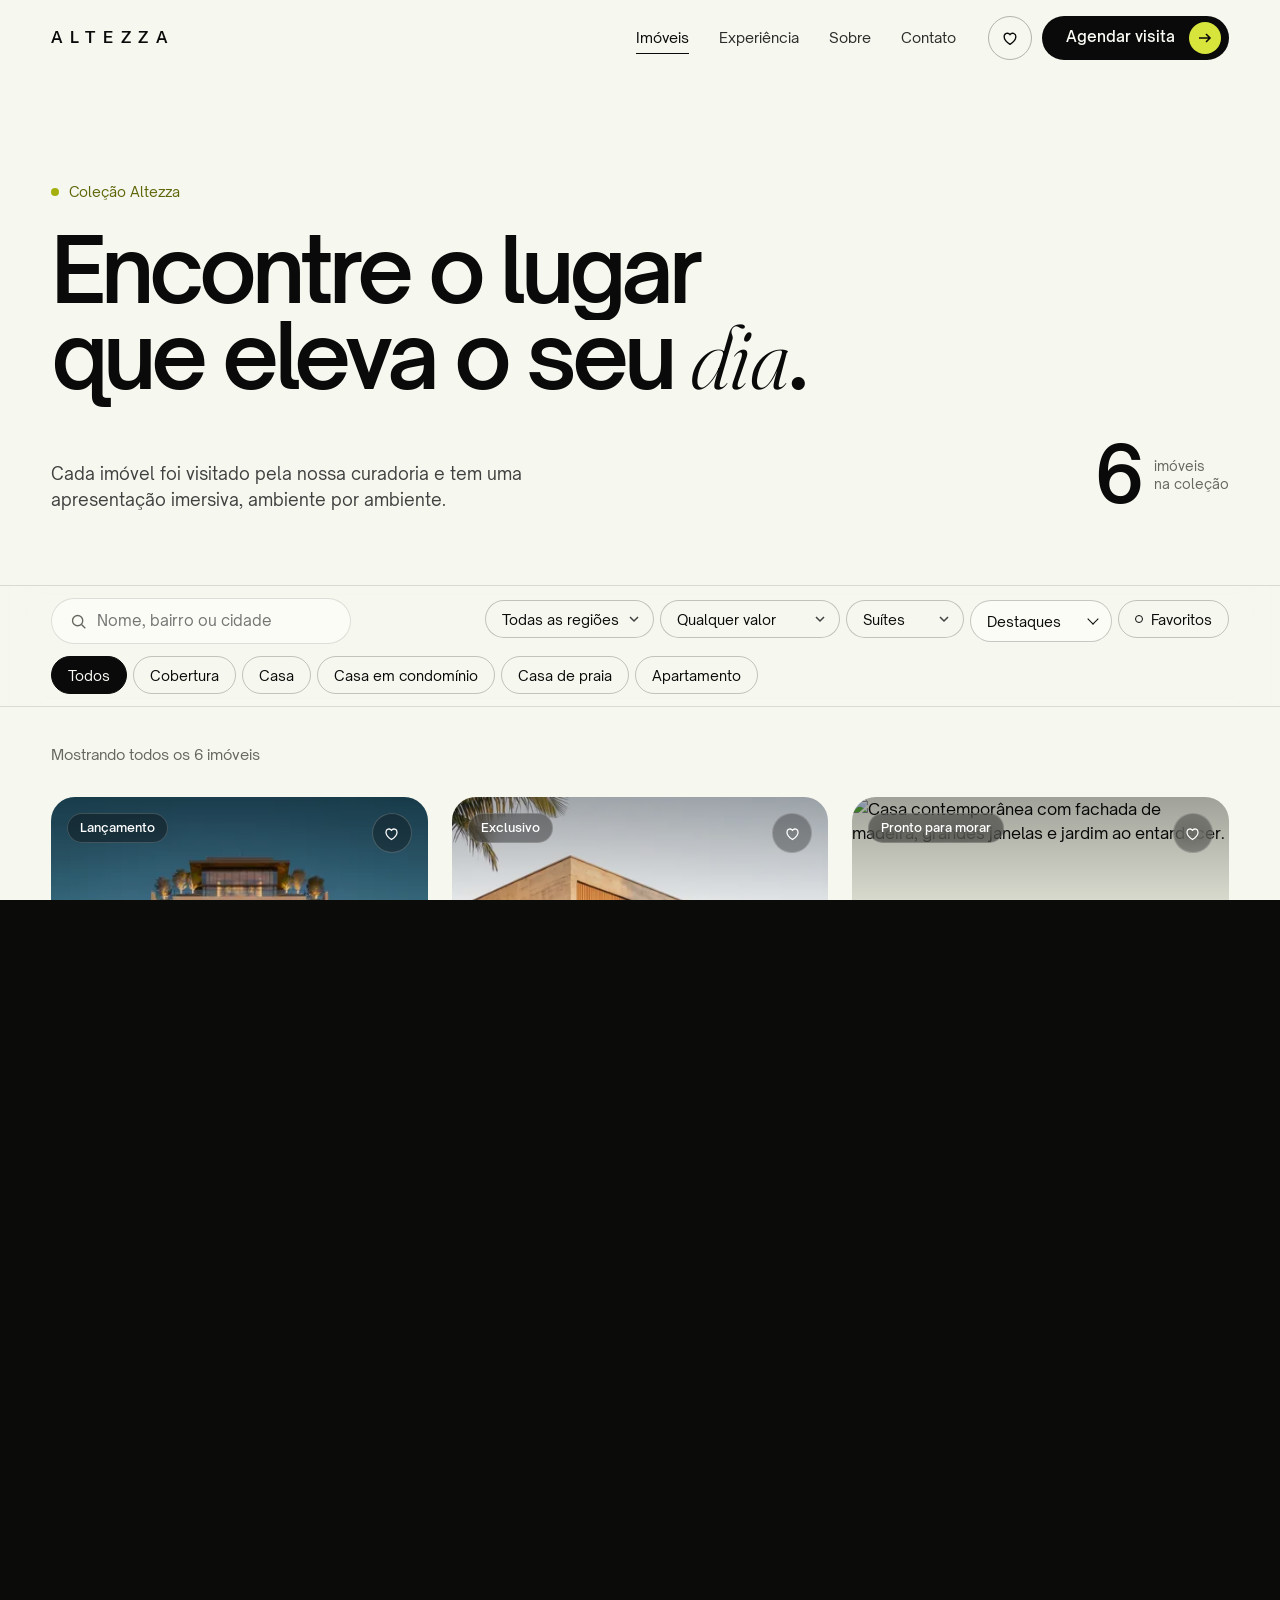
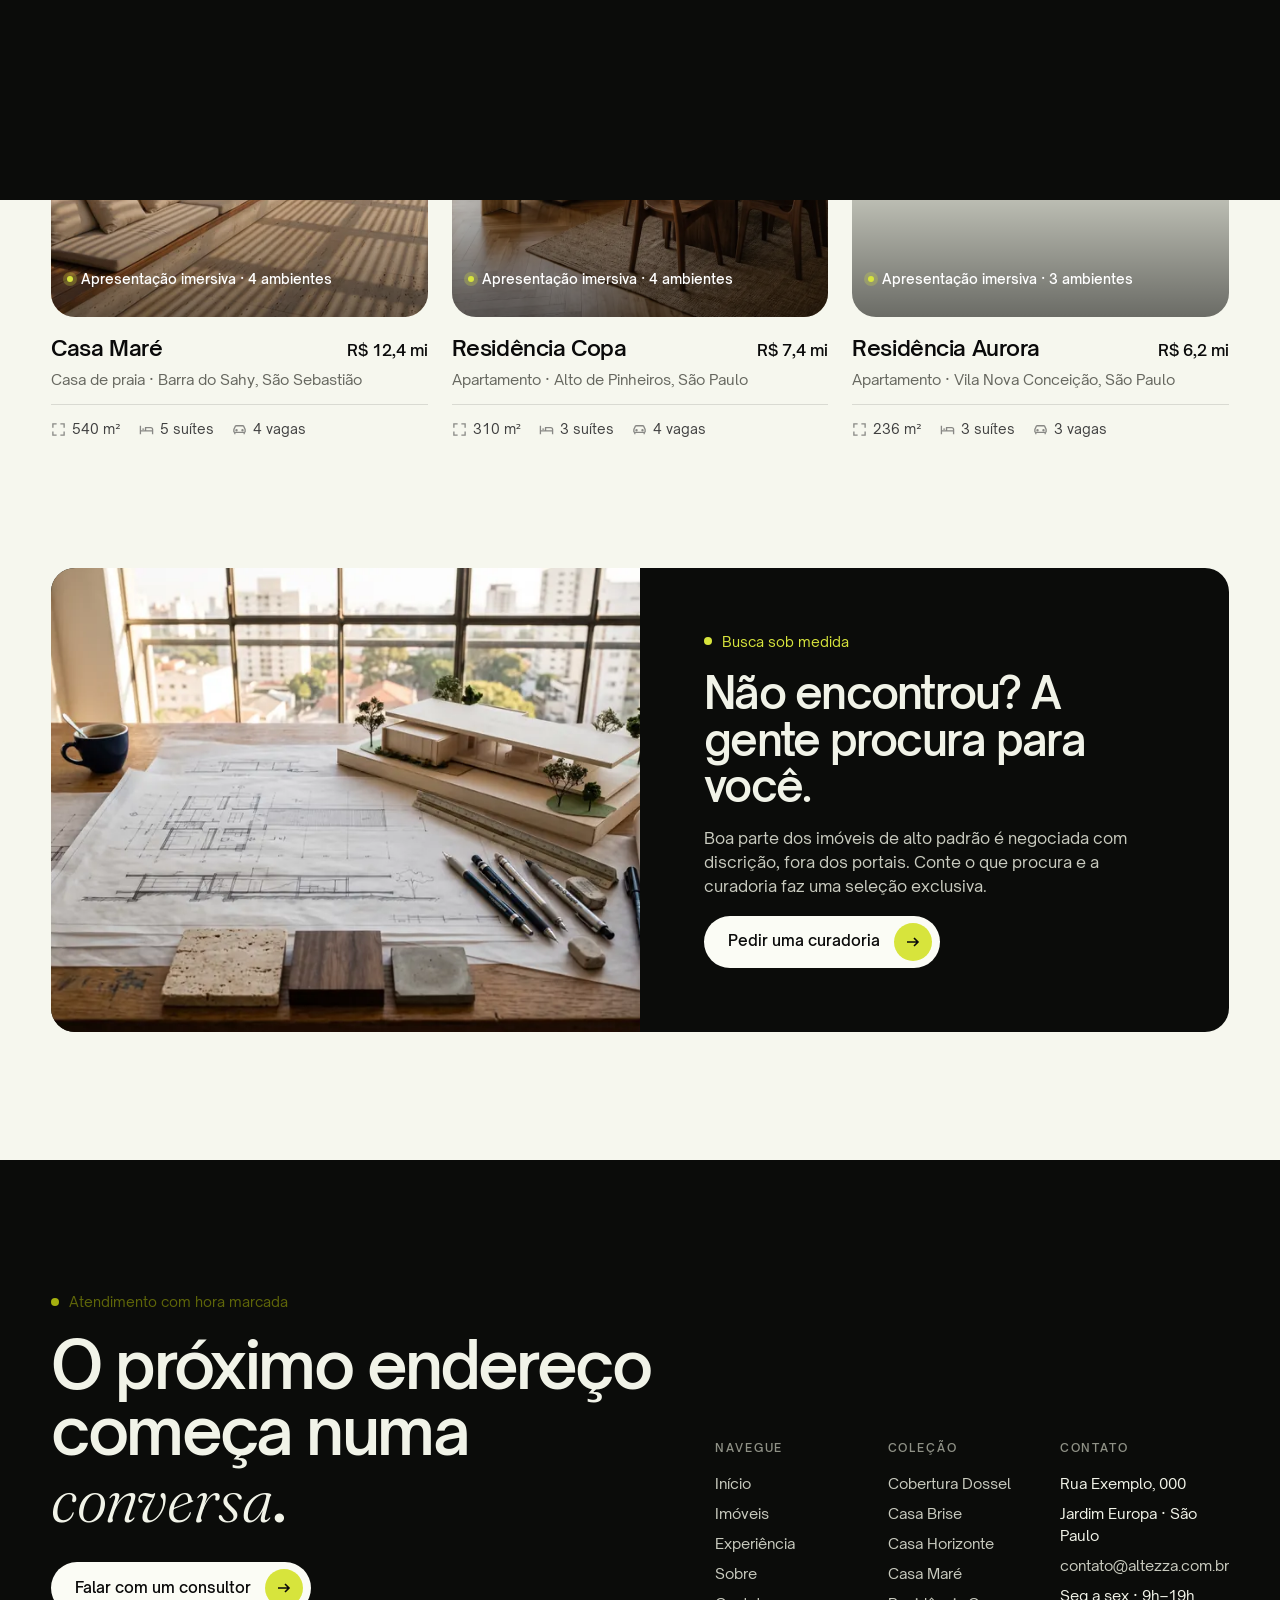
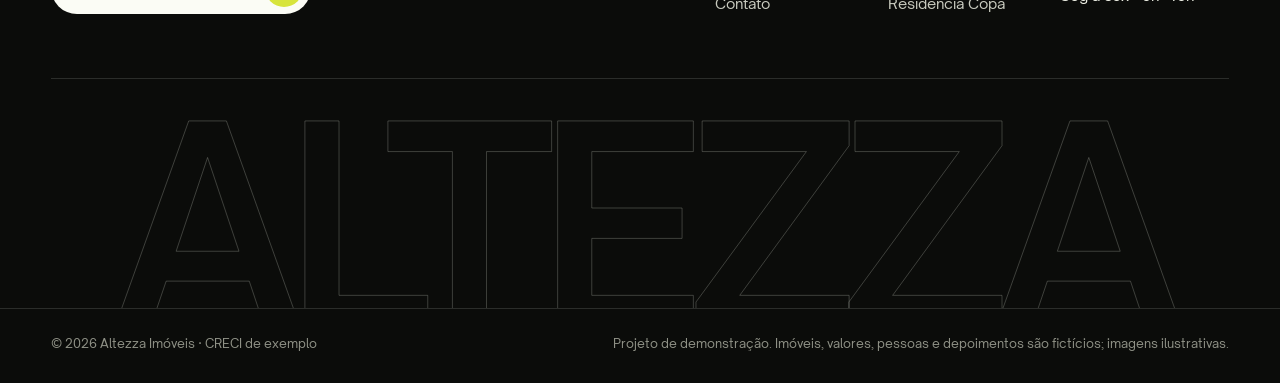
==== commit cf9fe604: "Implement custom order menu for property sorting and update footer text for clarity" ====
--- a/imoveis.html
+++ b/imoveis.html
@@ -54,14 +54,17 @@
               <option value="5">5 ou mais</option>
             </select>
           </label>
-          <label class="fsel"><span class="sr-only">Ordenar</span>
-            <select name="ordem">
+          <div class="fsel fsel--order" data-order-menu>
+            <label class="sr-only" for="order-select">Ordenar im&#243;veis</label>
+            <select name="ordem" id="order-select" tabindex="-1" aria-hidden="true">
               <option value="">Destaques</option>
               <option value="preco-asc">Menor valor</option>
               <option value="preco-desc">Maior valor</option>
-              <option value="area-desc">Maior área</option>
+              <option value="area-desc">Maior &aacute;rea</option>
             </select>
-          </label>
+            <button class="fsel__trigger" type="button" aria-haspopup="listbox" aria-expanded="false" aria-controls="order-options"><span>Destaques</span><i aria-hidden="true"></i></button>
+            <div class="fsel__menu" id="order-options" role="listbox" aria-label="Ordenar im&#243;veis" hidden></div>
+          </div>
           <label class="ftoggle"><input type="checkbox" name="favoritos" value="1"><span>Favoritos</span></label>
         </div>
       </div>
@@ -70,7 +73,7 @@
     <section class="results wrap" id="resultados" aria-live="polite" aria-label="Resultados">
       <div class="results__bar">
         <p data-results-label>Mostrando todos os imóveis</p>
-        <button type="button" class="results__clear" data-clear hidden>Limpar filtros</button>
+        <button type="button" class="results__clear" data-clear hidden>Redefinir busca</button>
       </div>
       <div class="results__grid" data-results></div>
       <div class="results__empty" data-empty hidden>
@@ -78,7 +81,7 @@
         <h2>Nenhum imóvel com esses filtros, por enquanto.</h2>
         <p class="lead">Ajuste os filtros ou conte para nós o que procura: muitos imóveis da Altezza são negociados antes de entrar na coleção.</p>
         <div style="display:flex;flex-wrap:wrap;gap:12px;margin-top:8px">
-          <button type="button" class="btn" data-clear>Limpar filtros<span class="btn__arrow"></span></button>
+          <button type="button" class="btn" data-clear>Redefinir busca<span class="btn__arrow"></span></button>
           <a class="btn btn--ghost" href="index.html#contato">Falar com um consultor</a>
         </div>
       </div>
--- a/assets/css/base.css
+++ b/assets/css/base.css
@@ -345,12 +345,20 @@
   .footer__cta h2 { font-size: clamp(2.15rem, 9vw, 3rem); }
   .footer__cta .btn { max-width: 100%; height: auto; min-height: 52px; padding: 7px 8px 7px 20px; gap: 8px; white-space: normal; }
   .footer__cta .btn__arrow { margin-left: auto; }
-  .footer__cols { grid-template-columns: repeat(2, minmax(0, 1fr)); gap: 32px 20px; min-width: 0; }
+  .footer__cols { grid-template-columns: repeat(2, minmax(0, 1fr)); gap: 28px 20px; min-width: 0; }
   .footer__cols > div { min-width: 0; overflow-wrap: anywhere; }
-  .footer__cols > div:nth-child(3) { grid-column: 1 / -1; }
+  .footer__cols > div:nth-child(3) { grid-column: 1 / -1; padding: 22px; border: 1px solid var(--line-night); border-radius: 18px; background: rgba(255,255,255,.025); }
+  .footer__cols h3 { margin-bottom: 12px; }
   .footer__cols li { line-height: 1.55; }
+  .footer__cols > div:nth-child(3) ul { display: grid; grid-template-columns: repeat(2, minmax(0, 1fr)); gap: 8px 18px; }
+  .footer__cols > div:nth-child(3) li + li { margin-top: 0; }
+  .footer__cols > div:nth-child(3) li:nth-child(3) { grid-column: 1 / -1; }
   .footer__word { font-size: clamp(4rem, 19vw, 8rem); }
   .footer__legal .wrap { min-width: 0; }
+}
+@media (max-width: 380px) {
+  .footer__cols > div:nth-child(3) ul { grid-template-columns: 1fr; }
+  .footer__cols > div:nth-child(3) li:nth-child(3) { grid-column: auto; }
 }
 
 /* ---------- Movimento reduzido ---------- */
--- a/assets/css/catalog.css
+++ b/assets/css/catalog.css
@@ -21,7 +21,7 @@
 .filters__chips { display: flex; flex-wrap: wrap; gap: 6px; }
 .filters__chips::-webkit-scrollbar { display: none; }
 .filters__chips .pill { flex: none; }
-.filters__selects { display: flex; gap: 6px; overflow-x: auto; scrollbar-width: none; }
+.filters__selects { display: flex; flex-wrap: wrap; gap: 6px; overflow: visible; }
 .filters__selects::-webkit-scrollbar { display: none; }
 .fsel select {
   height: 38px; padding: 0 34px 0 16px; border-radius: 999px; border: 1px solid var(--line-2); background: transparent; font-size: .88rem; cursor: pointer;
@@ -30,6 +30,20 @@
   background-repeat: no-repeat; background-position: right 14px center;
 }
 .fsel select:focus-visible { outline: 2px solid var(--accent); outline-offset: 2px; }
+.fsel--order { position: relative; flex: none; }
+.fsel--order select { position: absolute; width: 1px; height: 1px; overflow: hidden; clip: rect(0, 0, 0, 0); white-space: nowrap; }
+.fsel__trigger { display: inline-flex; align-items: center; justify-content: space-between; gap: 18px; min-width: 142px; height: 42px; padding: 0 14px 0 16px; border: 1px solid var(--line-2); border-radius: 999px; background: var(--paper); color: var(--ink); font-size: .88rem; cursor: pointer; transition: border-color .25s, box-shadow .25s, background-color .25s; }
+.fsel__trigger:hover, .fsel__trigger[aria-expanded="true"] { border-color: var(--ink); box-shadow: 0 5px 18px rgba(20, 20, 18, .07); }
+.fsel__trigger i { width: 8px; height: 8px; border-right: 1.5px solid currentColor; border-bottom: 1.5px solid currentColor; transform: translateY(-2px) rotate(45deg); transition: transform .25s var(--ease); }
+.fsel__trigger[aria-expanded="true"] i { transform: translateY(2px) rotate(225deg); }
+.fsel__trigger:focus-visible, .fsel__option:focus-visible { outline: 2px solid var(--accent); outline-offset: 3px; }
+.fsel__menu { position: absolute; z-index: 80; top: calc(100% + 10px); right: 0; width: max(100%, 210px); padding: 7px; border: 1px solid rgba(20,20,18,.08); border-radius: 18px; background: rgba(250, 250, 245, .96); box-shadow: 0 18px 55px rgba(20,20,18,.16); backdrop-filter: blur(18px); -webkit-backdrop-filter: blur(18px); transform-origin: top right; animation: order-menu-in .2s var(--ease) both; }
+.fsel__menu[hidden] { display: none; }
+.fsel__option { display: flex; align-items: center; justify-content: space-between; width: 100%; min-height: 42px; padding: 0 12px; border-radius: 12px; color: var(--ink-2); text-align: left; font-size: .88rem; transition: color .2s, background-color .2s; }
+.fsel__option:hover, .fsel__option[aria-selected="true"] { background: #edf0d8; color: var(--ink); }
+.fsel__option[aria-selected="true"] { font-weight: 600; }
+.fsel__option span { color: #737b10; }
+@keyframes order-menu-in { from { opacity: 0; transform: translateY(-5px) scale(.98); } to { opacity: 1; transform: none; } }
 .ftoggle { flex: none; position: relative; }
 .ftoggle input { position: absolute; left: 0; top: 0; width: 1px; height: 1px; opacity: 0; pointer-events: none; }
 .ftoggle span { display: inline-flex; align-items: center; gap: 8px; height: 38px; padding: 0 16px; border-radius: 999px; border: 1px solid var(--line-2); font-size: .88rem; cursor: pointer; transition: background-color .3s, color .3s; }
@@ -45,7 +59,8 @@
 
 .results { padding-top: 36px; padding-bottom: clamp(80px, 10vw, 140px); min-height: 60vh; }
 .results__bar { display: flex; justify-content: space-between; align-items: center; gap: 16px; margin-bottom: 32px; color: var(--muted); font-size: .92rem; }
-.results__clear { text-decoration: underline; text-underline-offset: 4px; color: var(--ink); font-size: .9rem; }
+.results__clear { padding: 10px 16px; border: 1px solid var(--line-2); border-radius: 999px; color: var(--ink); font-size: .86rem; font-weight: 600; transition: background-color .25s, border-color .25s, color .25s; }
+.results__clear:hover { background: var(--ink); border-color: var(--ink); color: var(--paper); }
 .results__grid { display: grid; grid-template-columns: 1fr; gap: 56px 24px; }
 @media (min-width: 700px) { .results__grid { grid-template-columns: repeat(2, 1fr); } }
 @media (min-width: 1100px) { .results__grid { grid-template-columns: repeat(3, 1fr); } }
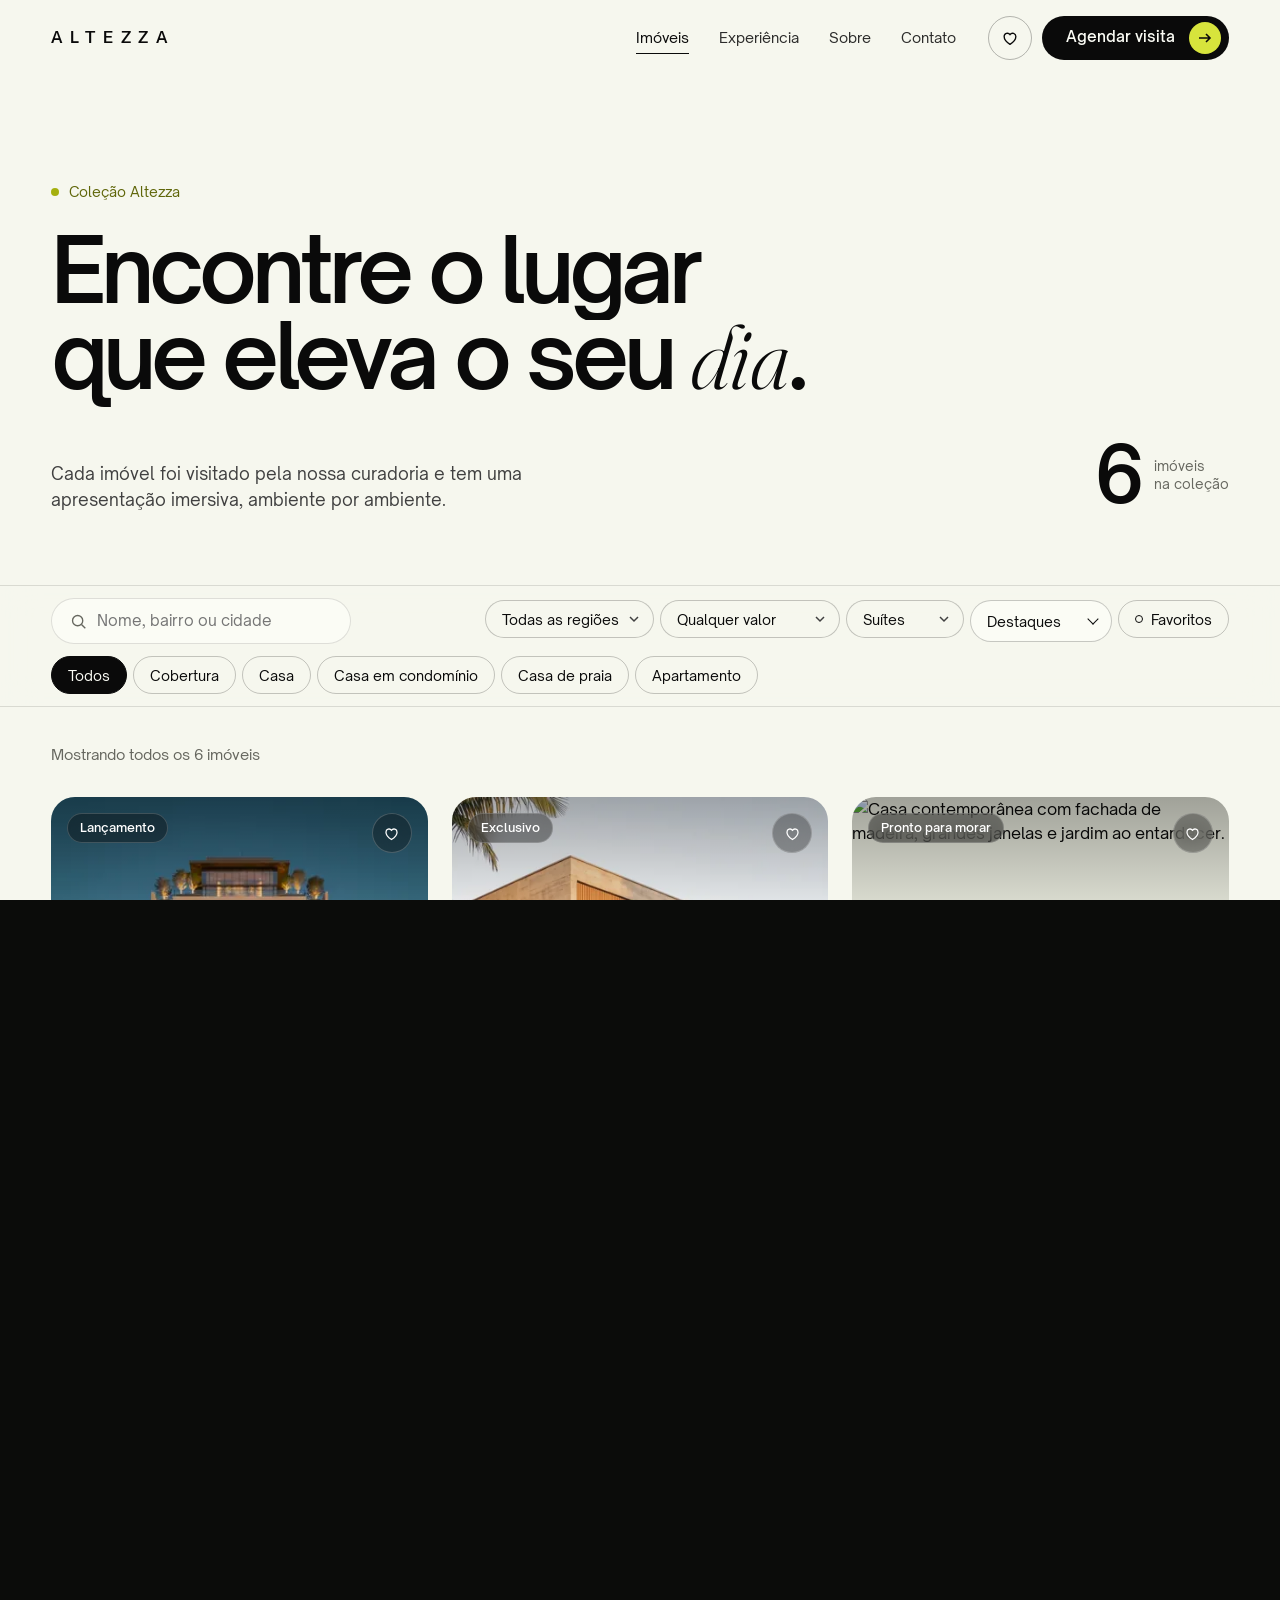
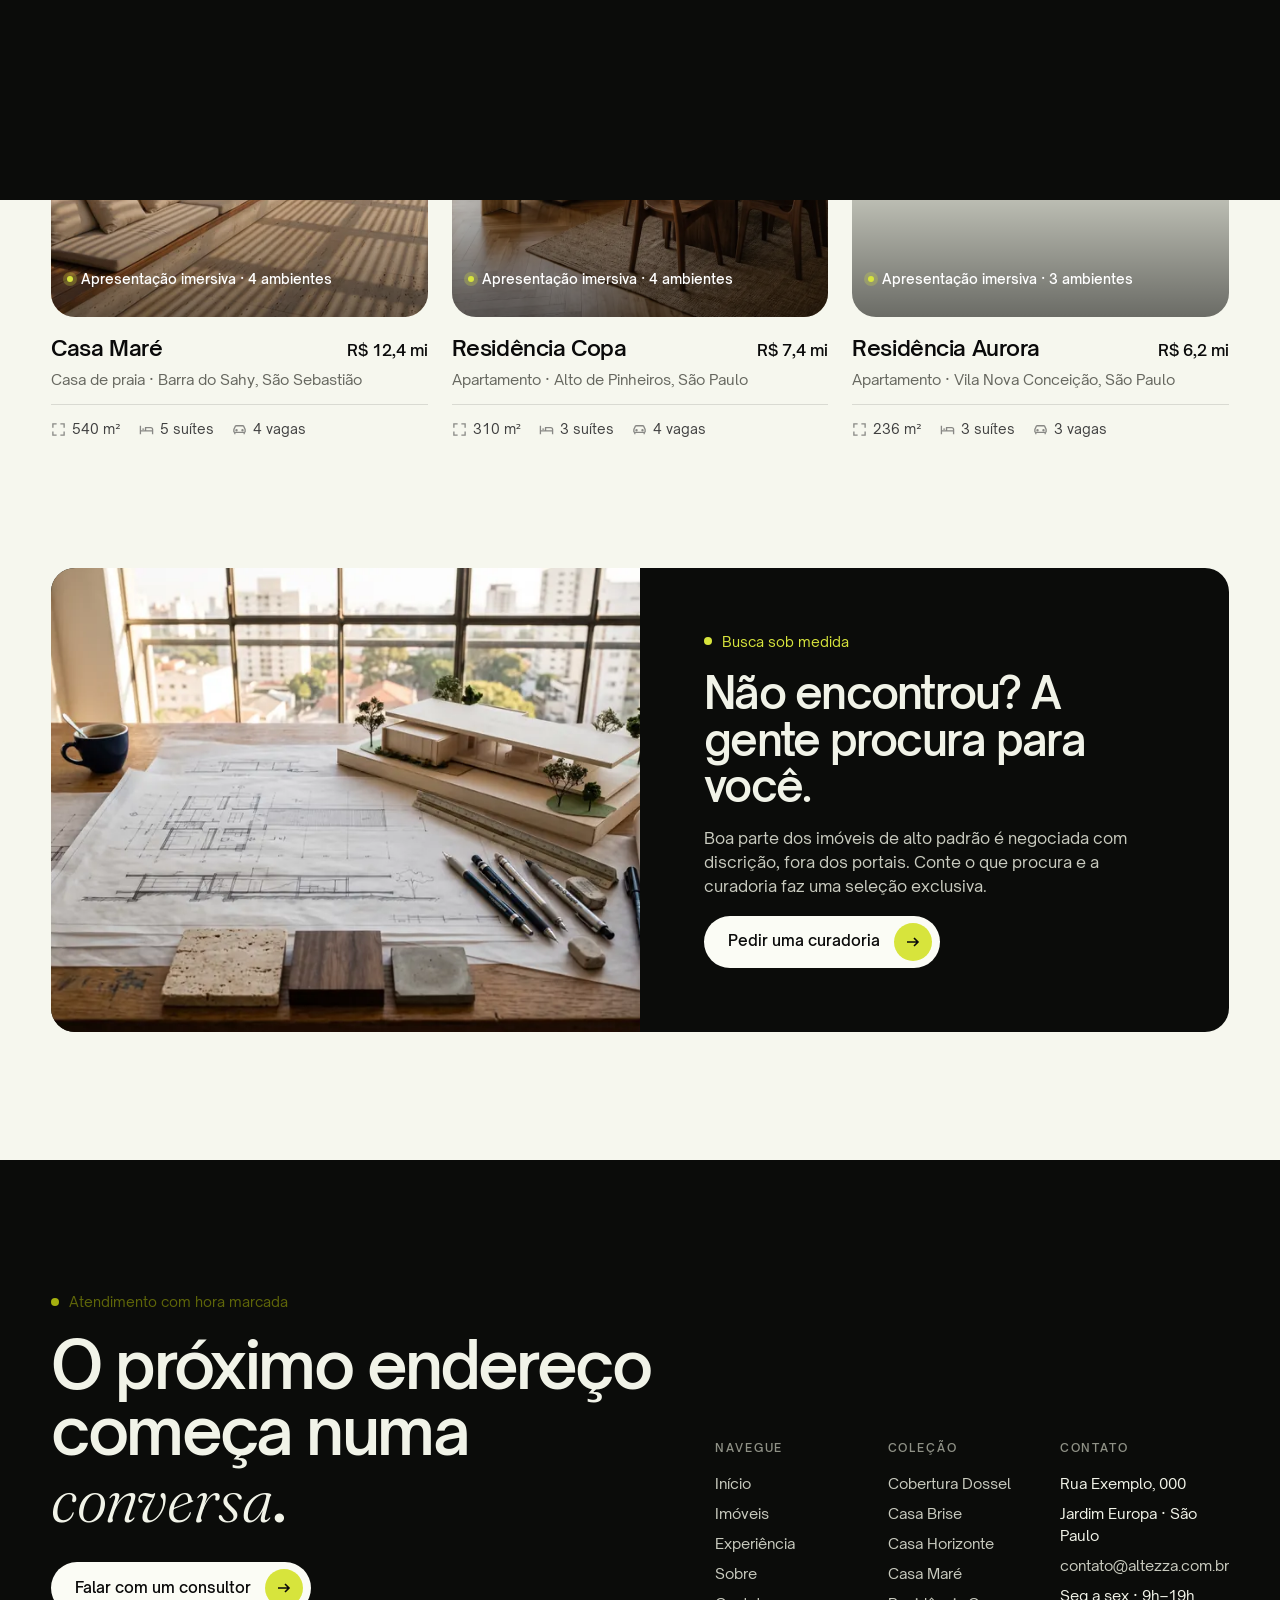
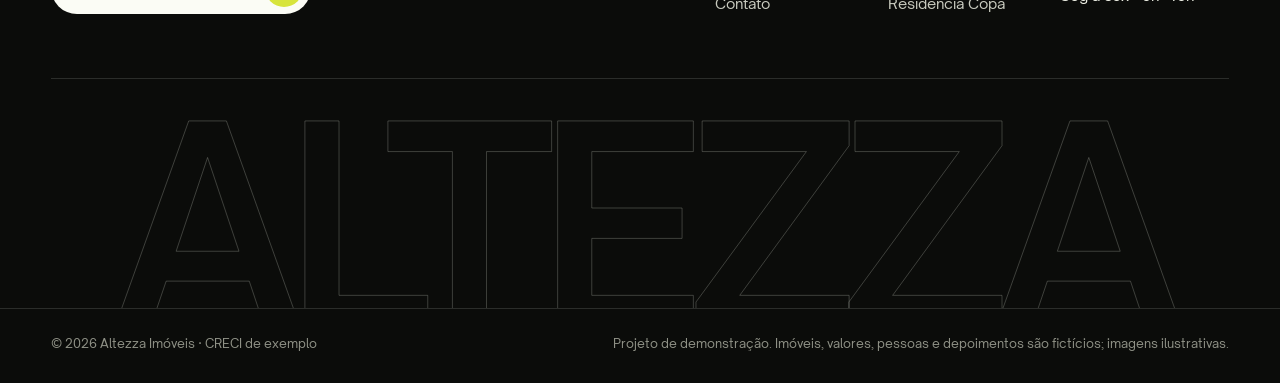
==== commit 4c6069ae: "Refactor property sorting mechanism to use hidden input and update order menu for improved accessibi" ====
--- a/imoveis.html
+++ b/imoveis.html
@@ -55,13 +55,7 @@
             </select>
           </label>
           <div class="fsel fsel--order" data-order-menu>
-            <label class="sr-only" for="order-select">Ordenar im&#243;veis</label>
-            <select name="ordem" id="order-select" tabindex="-1" aria-hidden="true">
-              <option value="">Destaques</option>
-              <option value="preco-asc">Menor valor</option>
-              <option value="preco-desc">Maior valor</option>
-              <option value="area-desc">Maior &aacute;rea</option>
-            </select>
+            <input type="hidden" name="ordem" value="">
             <button class="fsel__trigger" type="button" aria-haspopup="listbox" aria-expanded="false" aria-controls="order-options"><span>Destaques</span><i aria-hidden="true"></i></button>
             <div class="fsel__menu" id="order-options" role="listbox" aria-label="Ordenar im&#243;veis" hidden></div>
           </div>
--- a/assets/css/catalog.css
+++ b/assets/css/catalog.css
@@ -31,7 +31,6 @@
 }
 .fsel select:focus-visible { outline: 2px solid var(--accent); outline-offset: 2px; }
 .fsel--order { position: relative; flex: none; }
-.fsel--order select { position: absolute; width: 1px; height: 1px; overflow: hidden; clip: rect(0, 0, 0, 0); white-space: nowrap; }
 .fsel__trigger { display: inline-flex; align-items: center; justify-content: space-between; gap: 18px; min-width: 142px; height: 42px; padding: 0 14px 0 16px; border: 1px solid var(--line-2); border-radius: 999px; background: var(--paper); color: var(--ink); font-size: .88rem; cursor: pointer; transition: border-color .25s, box-shadow .25s, background-color .25s; }
 .fsel__trigger:hover, .fsel__trigger[aria-expanded="true"] { border-color: var(--ink); box-shadow: 0 5px 18px rgba(20, 20, 18, .07); }
 .fsel__trigger i { width: 8px; height: 8px; border-right: 1.5px solid currentColor; border-bottom: 1.5px solid currentColor; transform: translateY(-2px) rotate(45deg); transition: transform .25s var(--ease); }
@@ -39,8 +38,8 @@
 .fsel__trigger:focus-visible, .fsel__option:focus-visible { outline: 2px solid var(--accent); outline-offset: 3px; }
 .fsel__menu { position: absolute; z-index: 80; top: calc(100% + 10px); right: 0; width: max(100%, 210px); padding: 7px; border: 1px solid rgba(20,20,18,.08); border-radius: 18px; background: rgba(250, 250, 245, .96); box-shadow: 0 18px 55px rgba(20,20,18,.16); backdrop-filter: blur(18px); -webkit-backdrop-filter: blur(18px); transform-origin: top right; animation: order-menu-in .2s var(--ease) both; }
 .fsel__menu[hidden] { display: none; }
-.fsel__option { display: flex; align-items: center; justify-content: space-between; width: 100%; min-height: 42px; padding: 0 12px; border-radius: 12px; color: var(--ink-2); text-align: left; font-size: .88rem; transition: color .2s, background-color .2s; }
-.fsel__option:hover, .fsel__option[aria-selected="true"] { background: #edf0d8; color: var(--ink); }
+.fsel__option { display: flex; align-items: center; justify-content: space-between; width: 100%; min-height: 44px; padding: 0 13px; border: 0; border-radius: 12px; background: transparent; color: var(--ink-2); text-align: left; font-size: .88rem; cursor: pointer; transition: color .2s, background-color .2s; }
+.fsel__option:hover, .fsel__option:focus, .fsel__option[aria-selected="true"] { background: #edf0d8; color: var(--ink); outline: none; }
 .fsel__option[aria-selected="true"] { font-weight: 600; }
 .fsel__option span { color: #737b10; }
 @keyframes order-menu-in { from { opacity: 0; transform: translateY(-5px) scale(.98); } to { opacity: 1; transform: none; } }
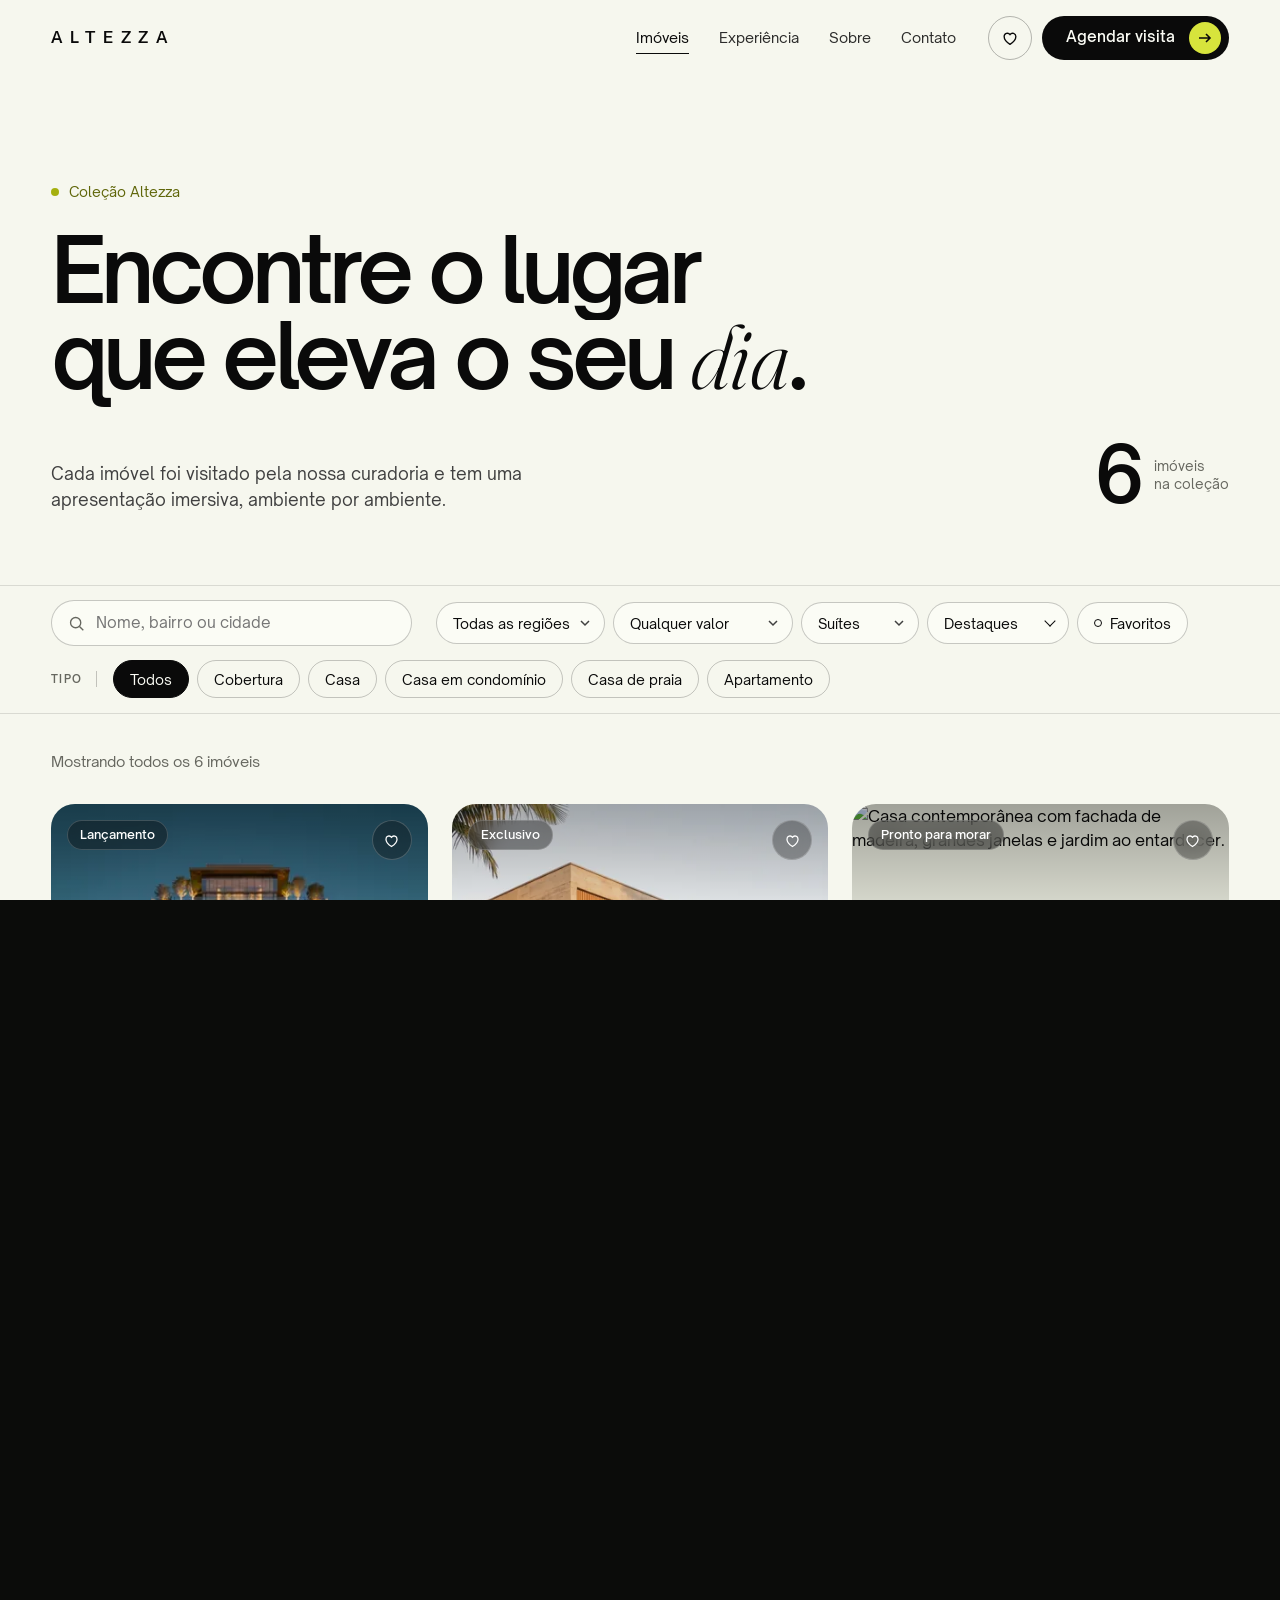
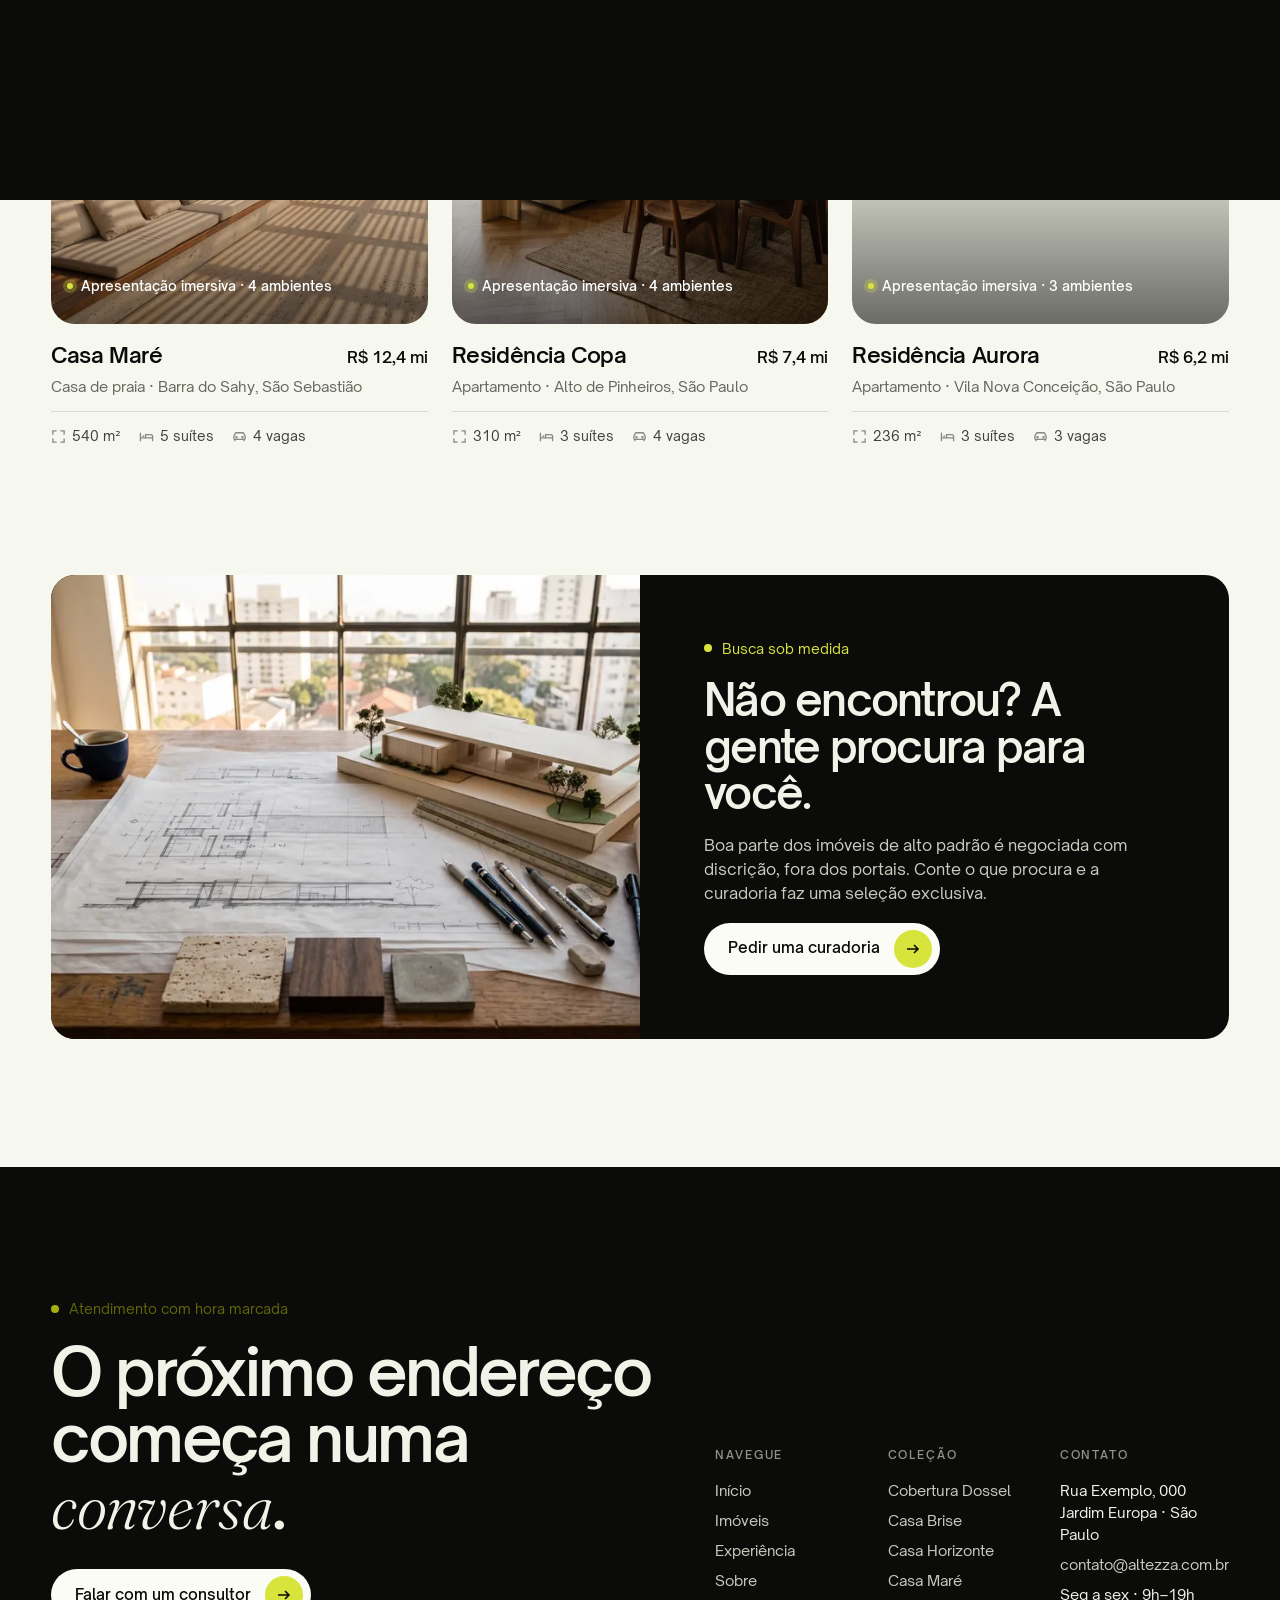
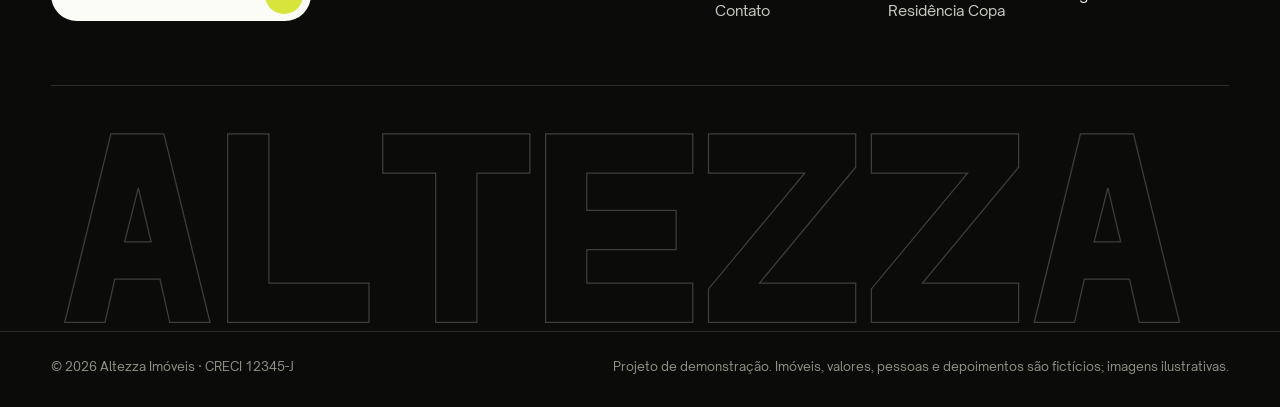
==== commit d44fe499: "Refactor code structure for improved readability and maintainability" ====
--- a/imoveis.html
+++ b/imoveis.html
@@ -9,14 +9,19 @@
   <link rel="icon" type="image/svg+xml" href="assets/favicon.svg?v=2">
   <link rel="preload" href="assets/fonts/open-sauce-one-regular.woff2" as="font" type="font/woff2" crossorigin>
   <link rel="preload" href="assets/fonts/open-sauce-one-semibold.woff2" as="font" type="font/woff2" crossorigin>
-  <link rel="stylesheet" href="assets/css/base.css">
-  <link rel="stylesheet" href="assets/css/catalog.css">
-  <script>document.documentElement.classList.add('js');try{if(sessionStorage.getItem('altezza:nav'))document.documentElement.classList.add('is-entering')}catch(e){}</script>
-  <script src="assets/js/data.js" defer></script>
-  <script src="assets/js/common.js" defer></script>
-  <script src="assets/js/catalog.js" defer></script>
+  <link rel="stylesheet" href="assets/css/base.css?v=20261108-2">
+  <link rel="stylesheet" href="assets/css/catalog.css?v=20261108-3">
+  <script>document.documentElement.classList.add('js');try{if(sessionStorage.getItem('altezza:nav')&&!matchMedia('(prefers-reduced-motion: reduce)').matches){document.documentElement.classList.add('is-entering');window.azLoadingFallback=setTimeout(function(){document.documentElement.classList.remove('is-entering');document.documentElement.classList.add('is-entered')},4000)}}catch(e){}</script>
+  <script>(function(){var nav=performance.getEntriesByType&&performance.getEntriesByType('navigation')[0];if(nav&&nav.type==='reload'){history.scrollRestoration='manual';window.addEventListener('pageshow',function(){window.scrollTo({top:0,left:0,behavior:'instant'})},{once:true})}})()</script>
+  <script src="assets/js/data.js?v=20261108-2" defer></script>
+  <script src="assets/js/common.js?v=20261108-4" defer></script>
+  <script src="assets/js/catalog.js?v=20261108-2" defer></script>
 </head>
 <body data-page="catalog">
+  <div class="curtain" role="status" aria-label="Carregando a p?gina" aria-live="polite">
+    <div class="curtain__inner"><p class="curtain__kicker">Altezza apresenta</p><p class="curtain__title logo">Altezza</p><div class="curtain__bar" aria-hidden="true"><i></i></div></div>
+  </div>
+  <script>(function(){var title=document.querySelector('.curtain__title');try{var pending=sessionStorage.getItem('altezza:nav');if(pending&&pending!=='1')title.textContent=pending}catch(e){}title.classList.toggle('logo',title.textContent==='Altezza')})()</script>
   <a class="skip" href="#resultados">Pular para os resultados</a>
   <main id="conteudo">
     <header class="cat-head wrap">
--- a/assets/css/base.css
+++ b/assets/css/base.css
@@ -208,13 +208,19 @@
 .curtain__inner { text-align: center; opacity: 0; transition: opacity .4s; }
 .curtain__kicker { font-size: var(--fs-label); letter-spacing: .3em; text-transform: uppercase; color: var(--muted-night); }
 .curtain__title { font-size: clamp(2rem, 5vw, 4rem); font-weight: 600; letter-spacing: -.04em; margin-top: 10px; }
+.curtain__title.logo { font-size: clamp(1.2rem, 3.5vw, 2.4rem); letter-spacing: .48em; text-transform: uppercase; margin-right: -.48em; }
 .curtain__bar { width: 160px; height: 1px; background: var(--line-night); margin: 26px auto 0; overflow: hidden; }
 .curtain__bar i { display: block; height: 100%; background: var(--accent-glow); transform: scaleX(0); transform-origin: left; }
-html.is-leaving .curtain { transform: translateY(0); transition: transform .75s var(--ease-io); pointer-events: auto; }
-html.is-leaving .curtain__inner { opacity: 1; transition-delay: .35s; }
-html.is-leaving .curtain__bar i { transform: scaleX(.7); transition: transform 1.4s var(--ease) .4s; }
-html.is-entering .curtain { transform: translateY(0); }
-html.is-entered .curtain { transform: translateY(-100%); transition: transform .9s var(--ease-io) .05s; }
+html.is-leaving .curtain { transform: translateY(0); transition: transform .5s var(--ease-io); pointer-events: auto; }
+html.is-leaving .curtain__inner { opacity: 1; transition-delay: .16s; }
+html.is-leaving .curtain__bar i { animation: curtain-load .48s var(--ease) .14s both; }
+html.is-entering .curtain { transform: translateY(0); pointer-events: auto; }
+html.is-entering .curtain__inner { opacity: 1; }
+html.is-entering .curtain__bar i { animation: curtain-load .6s var(--ease) both; }
+html.is-entered .curtain { transform: translateY(-100%); transition: transform .65s var(--ease-io); }
+html.is-entered .curtain__inner { opacity: 1; }
+html.is-entered .curtain__bar i { transform: scaleX(1); }
+@keyframes curtain-load { from { transform: scaleX(.08); } to { transform: scaleX(1); } }
 
 /* ---------- Cursor ---------- */
 .cursor {
@@ -327,12 +333,9 @@
 .footer__cols li + li { margin-top: 8px; }
 .footer__cols a { color: var(--on-night-2); transition: color .3s; }
 .footer__cols a:hover { color: var(--accent-glow); }
-.footer__word {
-  font-size: clamp(4.5rem, 21vw, 22rem); font-weight: 600; letter-spacing: -.06em; line-height: .78;
-  text-align: center; margin: 40px 0 -.08em; color: transparent;
-  -webkit-text-stroke: 1px rgba(241, 243, 232, .22);
-  user-select: none;
-}
+.footer__address { font-style: normal; }
+.footer__word { display: block; width: 100%; height: auto; overflow: visible; margin: 40px 0 -.08em; user-select: none; }
+.footer__word path { fill: none; stroke: rgba(241, 243, 232, .22); stroke-width: 1.25; stroke-linejoin: miter; stroke-linecap: square; vector-effect: non-scaling-stroke; }
 .footer__legal { display: flex; flex-wrap: wrap; justify-content: space-between; gap: 12px 32px; padding: 26px 0 30px; font-size: .78rem; color: var(--muted-night); border-top: 1px solid var(--line-night); position: relative; background: var(--night); }
 @media (min-width: 900px) {
   .footer__top { grid-template-columns: 1.2fr 1fr; align-items: end; }
@@ -347,18 +350,17 @@
   .footer__cta .btn__arrow { margin-left: auto; }
   .footer__cols { grid-template-columns: repeat(2, minmax(0, 1fr)); gap: 28px 20px; min-width: 0; }
   .footer__cols > div { min-width: 0; overflow-wrap: anywhere; }
-  .footer__cols > div:nth-child(3) { grid-column: 1 / -1; padding: 22px; border: 1px solid var(--line-night); border-radius: 18px; background: rgba(255,255,255,.025); }
+  .footer__cols .footer__contact { grid-column: 1 / -1; padding: 26px 0 0; border-top: 1px solid var(--line-night); text-align: center; }
   .footer__cols h3 { margin-bottom: 12px; }
   .footer__cols li { line-height: 1.55; }
-  .footer__cols > div:nth-child(3) ul { display: grid; grid-template-columns: repeat(2, minmax(0, 1fr)); gap: 8px 18px; }
-  .footer__cols > div:nth-child(3) li + li { margin-top: 0; }
-  .footer__cols > div:nth-child(3) li:nth-child(3) { grid-column: 1 / -1; }
-  .footer__word { font-size: clamp(4rem, 19vw, 8rem); }
+  .footer__cols .footer__contact h3 { margin-bottom: 16px; }
+  .footer__contact ul { display: grid; grid-template-columns: minmax(0, 1fr); gap: 12px; }
+  .footer__cols .footer__contact li + li { margin-top: 0; }
+  .footer__address { font-size: .94rem; line-height: 1.75; color: var(--on-night-2); }
+  .footer__email { display: inline-flex; align-items: center; min-height: 44px; font-size: 1rem; text-decoration: underline; text-decoration-color: var(--line-night); text-underline-offset: 6px; }
+  .footer__hours { font-size: .82rem; color: var(--muted-night); }
   .footer__legal .wrap { min-width: 0; }
-}
-@media (max-width: 380px) {
-  .footer__cols > div:nth-child(3) ul { grid-template-columns: 1fr; }
-  .footer__cols > div:nth-child(3) li:nth-child(3) { grid-column: auto; }
+  .footer__legal .wrap > span { width: 100%; text-align: center; }
 }
 
 /* ---------- Movimento reduzido ---------- */
--- a/assets/css/catalog.css
+++ b/assets/css/catalog.css
@@ -10,21 +10,22 @@
 .cat-count span { font-size: .85rem; color: var(--muted); line-height: 1.3; }
 @media (min-width: 900px) { .cat-head__row { grid-template-columns: 1fr auto; } }
 
-.filters { position: sticky; top: 0; z-index: 60; padding: 12px 0; background: rgba(246, 247, 238, .82); backdrop-filter: blur(18px) saturate(1.4); -webkit-backdrop-filter: blur(18px) saturate(1.4); border-block: 1px solid var(--line); transition: top .6s var(--ease); }
+.filters { position: sticky; top: 0; z-index: 60; padding: 14px 0 15px; background: var(--bg); border-block: 1px solid var(--line); transition: top .6s var(--ease); }
 body:has(.nav:not(.is-hidden)) .filters { top: var(--nav-h); }
-.filters__inner { display: grid; gap: 12px; }
-.filters__search { display: flex; align-items: center; gap: 10px; height: 46px; padding: 0 18px; border-radius: 999px; background: var(--paper); border: 1px solid var(--line); }
-.filters__search:focus-within { border-color: var(--ink); }
+.filters__inner { display: grid; gap: 14px 24px; }
+.filters__search { display: flex; align-items: center; gap: 11px; width: 100%; height: 46px; padding: 0 16px; border-radius: 999px; background: var(--paper); border: 1px solid var(--line-2); transition: border-color .2s, box-shadow .2s; }
+.filters__search:focus-within { border-color: var(--ink); box-shadow: 0 0 0 3px rgba(10,10,10,.06); }
 .filters__search svg { width: 17px; height: 17px; color: var(--muted); flex: none; }
 .filters__search input { flex: 1; min-width: 0; border: 0; background: transparent; font-size: .95rem; }
 .filters__search input:focus { outline: none; }
-.filters__chips { display: flex; flex-wrap: wrap; gap: 6px; }
+.filters__chips { display: flex; flex-wrap: wrap; align-items: center; gap: 8px; }
+.filters__chips::before { content: 'TIPO'; margin-right: 8px; padding-right: 14px; border-right: 1px solid var(--line-2); color: var(--muted); font-size: .68rem; font-weight: 600; letter-spacing: .12em; }
 .filters__chips::-webkit-scrollbar { display: none; }
 .filters__chips .pill { flex: none; }
-.filters__selects { display: flex; flex-wrap: wrap; gap: 6px; overflow: visible; }
+.filters__selects { display: flex; flex-wrap: wrap; align-items: center; gap: 8px; overflow: visible; }
 .filters__selects::-webkit-scrollbar { display: none; }
 .fsel select {
-  height: 38px; padding: 0 34px 0 16px; border-radius: 999px; border: 1px solid var(--line-2); background: transparent; font-size: .88rem; cursor: pointer;
+  height: 42px; padding: 0 34px 0 16px; border-radius: 999px; border: 1px solid var(--line-2); background-color: var(--paper); font-size: .88rem; cursor: pointer;
   appearance: none; -webkit-appearance: none;
   background-image: url("data:image/svg+xml,%3Csvg xmlns='http://www.w3.org/2000/svg' width='10' height='7' fill='none' stroke='%23404040' stroke-width='1.5'%3E%3Cpath d='M1 1l4 4 4-4'/%3E%3C/svg%3E");
   background-repeat: no-repeat; background-position: right 14px center;
@@ -36,24 +37,45 @@
 .fsel__trigger i { width: 8px; height: 8px; border-right: 1.5px solid currentColor; border-bottom: 1.5px solid currentColor; transform: translateY(-2px) rotate(45deg); transition: transform .25s var(--ease); }
 .fsel__trigger[aria-expanded="true"] i { transform: translateY(2px) rotate(225deg); }
 .fsel__trigger:focus-visible, .fsel__option:focus-visible { outline: 2px solid var(--accent); outline-offset: 3px; }
-.fsel__menu { position: absolute; z-index: 80; top: calc(100% + 10px); right: 0; width: max(100%, 210px); padding: 7px; border: 1px solid rgba(20,20,18,.08); border-radius: 18px; background: rgba(250, 250, 245, .96); box-shadow: 0 18px 55px rgba(20,20,18,.16); backdrop-filter: blur(18px); -webkit-backdrop-filter: blur(18px); transform-origin: top right; animation: order-menu-in .2s var(--ease) both; }
+.fsel__menu { position: absolute; z-index: 80; top: calc(100% + 10px); right: 0; width: max(100%, 236px); padding: 10px; border: 1px solid rgba(255,255,255,.09); border-radius: 20px; background: rgba(24, 25, 21, .97); color: #f7f8ee; box-shadow: 0 22px 60px rgba(20,20,18,.24); backdrop-filter: blur(20px); -webkit-backdrop-filter: blur(20px); transform-origin: top right; animation: order-menu-in .24s var(--ease) both; }
 .fsel__menu[hidden] { display: none; }
-.fsel__option { display: flex; align-items: center; justify-content: space-between; width: 100%; min-height: 44px; padding: 0 13px; border: 0; border-radius: 12px; background: transparent; color: var(--ink-2); text-align: left; font-size: .88rem; cursor: pointer; transition: color .2s, background-color .2s; }
-.fsel__option:hover, .fsel__option:focus, .fsel__option[aria-selected="true"] { background: #edf0d8; color: var(--ink); outline: none; }
+.fsel__menu-label { padding: 7px 12px 10px; color: rgba(247,248,238,.55); font-size: .65rem; font-weight: 600; letter-spacing: .14em; text-transform: uppercase; }
+.fsel__option { display: flex; align-items: center; justify-content: space-between; width: 100%; min-height: 44px; padding: 0 13px; border: 0; border-radius: 12px; background: transparent; color: rgba(247,248,238,.78); text-align: left; font-size: .88rem; cursor: pointer; transition: color .2s, background-color .2s; }
+.fsel__option:hover, .fsel__option:focus, .fsel__option[aria-selected="true"] { background: rgba(215,228,60,.14); color: #fff; outline: none; }
 .fsel__option[aria-selected="true"] { font-weight: 600; }
-.fsel__option span { color: #737b10; }
+.fsel__option span { color: var(--accent-glow); }
 @keyframes order-menu-in { from { opacity: 0; transform: translateY(-5px) scale(.98); } to { opacity: 1; transform: none; } }
 .ftoggle { flex: none; position: relative; }
 .ftoggle input { position: absolute; left: 0; top: 0; width: 1px; height: 1px; opacity: 0; pointer-events: none; }
-.ftoggle span { display: inline-flex; align-items: center; gap: 8px; height: 38px; padding: 0 16px; border-radius: 999px; border: 1px solid var(--line-2); font-size: .88rem; cursor: pointer; transition: background-color .3s, color .3s; }
+.ftoggle span { display: inline-flex; align-items: center; gap: 8px; height: 42px; padding: 0 16px; border-radius: 999px; border: 1px solid var(--line-2); background: var(--paper); font-size: .88rem; cursor: pointer; transition: background-color .3s, color .3s, border-color .3s; }
 .ftoggle span::before { content: ''; width: 8px; height: 8px; border-radius: 50%; border: 1.5px solid currentColor; transition: background-color .3s; }
 .ftoggle input:checked + span { background: var(--accent-glow); border-color: var(--accent-glow); }
 .ftoggle input:checked + span::before { background: currentColor; }
 .ftoggle input:focus-visible + span { outline: 2px solid var(--accent); outline-offset: 2px; }
-@media (min-width: 1024px) {
-  .filters__inner { grid-template-columns: 300px 1fr; align-items: center; gap: 12px 16px; }
-  .filters__selects { justify-content: flex-end; }
+@media (min-width: 900px) {
+  .filters__inner { grid-template-columns: minmax(250px, .82fr) minmax(0, 1.8fr); align-items: center; gap: 14px 24px; }
+  .filters__selects { justify-content: flex-start; }
   .filters__chips { grid-column: 1 / -1; grid-row: 2; }
+}
+@media (max-width: 899px) {
+  .filters__selects, .filters__chips { flex-wrap: nowrap; overflow-x: auto; overscroll-behavior-inline: contain; scrollbar-width: none; }
+  .filters__chips { padding: 1px 0 3px; }
+  .filters__chips::before { position: sticky; left: 0; z-index: 1; padding-right: 4px; background: var(--bg); }
+  .filters__selects { padding: 1px 0 3px; }
+}
+@media (max-width: 560px) {
+  .filters { position: relative; padding: 16px 0; }
+  body:has(.nav:not(.is-hidden)) .filters { top: 0; }
+  .filters__inner { gap: 10px; }
+  .filters__search { height: 44px; }
+  .filters__chips { flex-wrap: wrap; gap: 7px; overflow: visible; }
+  .filters__chips::before { position: static; flex-basis: 100%; padding: 0; margin: 0 0 2px; border: 0; }
+  .filters__selects { display: grid; grid-template-columns: repeat(2, minmax(0, 1fr)); gap: 8px; overflow: visible; }
+  .filters__selects > * { min-width: 0; }
+  .fsel select, .fsel__trigger, .ftoggle span { width: 100%; }
+  .fsel select { min-width: 0; padding-left: 12px; font-size: .82rem; }
+  .fsel__trigger { min-width: 0; font-size: .82rem; }
+  .ftoggle span { font-size: .82rem; }
 }
 
 .results { padding-top: 36px; padding-bottom: clamp(80px, 10vw, 140px); min-height: 60vh; }
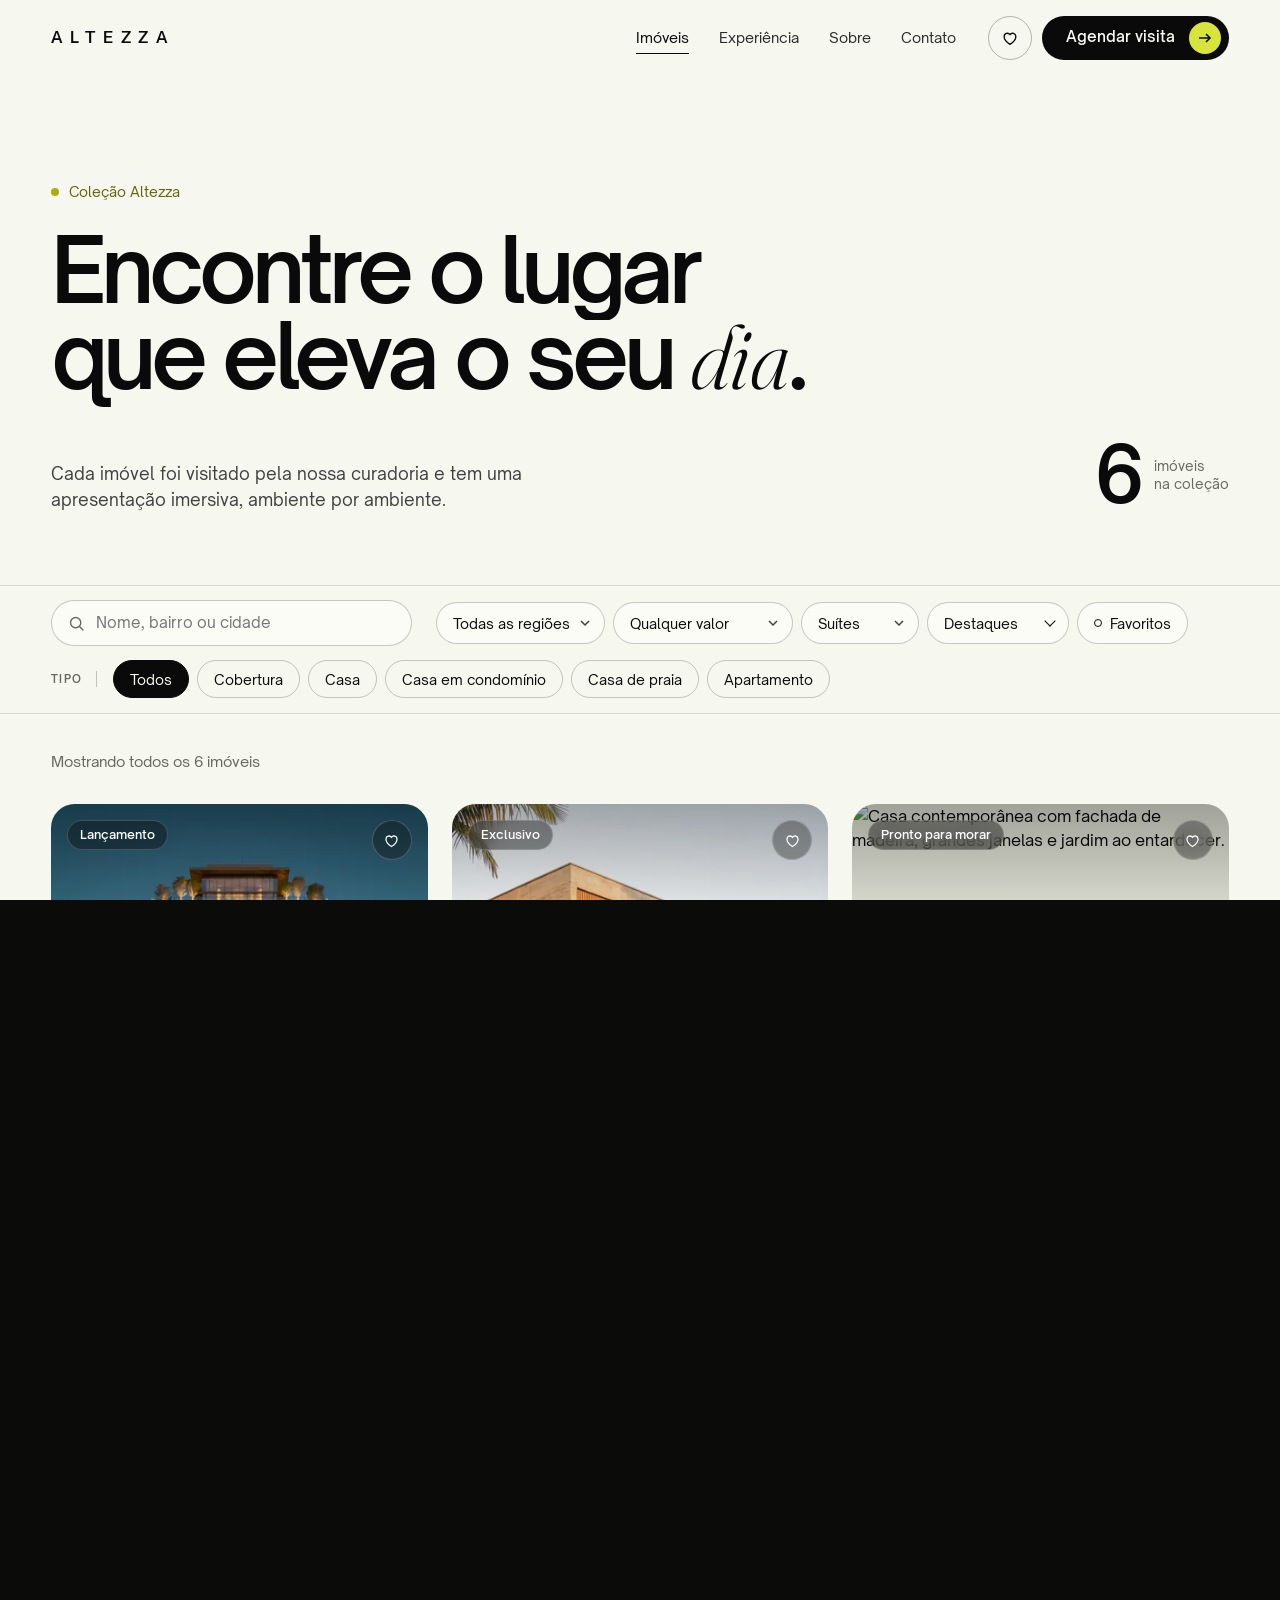
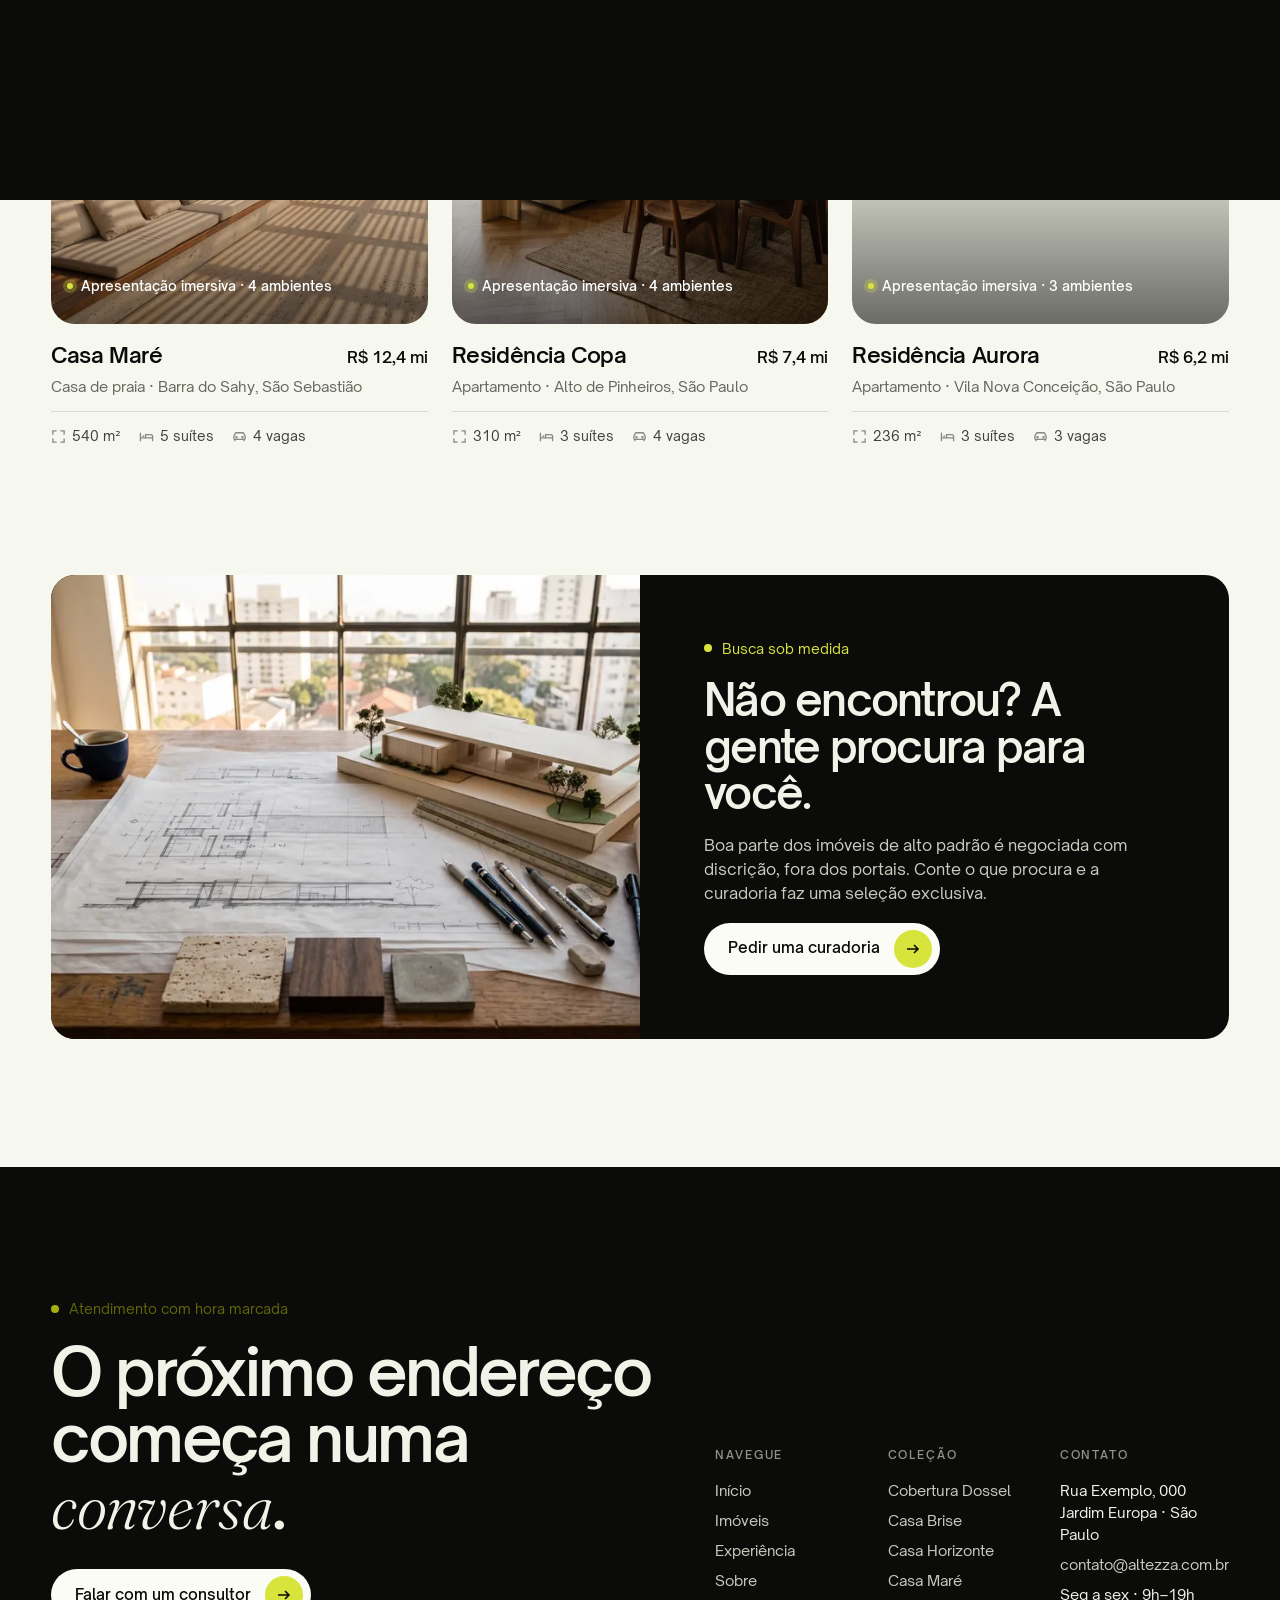
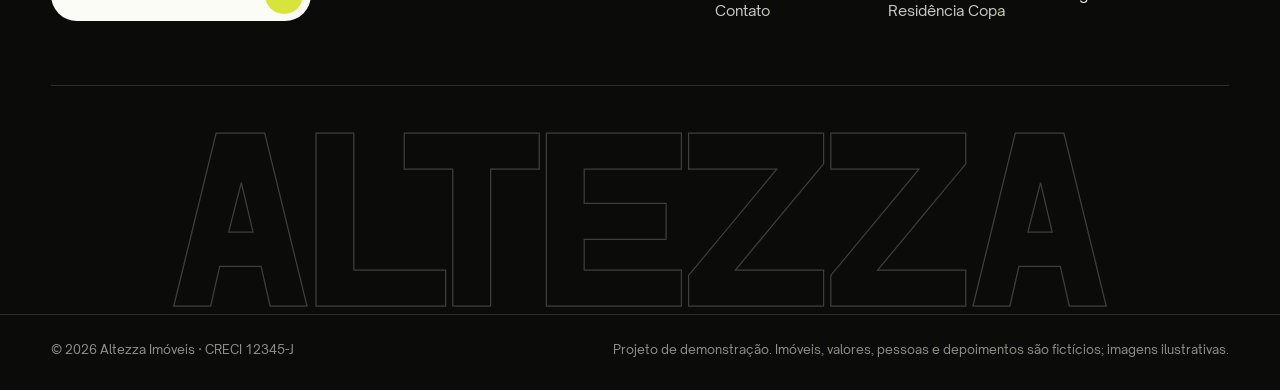
==== commit efc6531a: "Refactor code structure for improved readability and maintainability" ====
--- a/imoveis.html
+++ b/imoveis.html
@@ -9,13 +9,13 @@
   <link rel="icon" type="image/svg+xml" href="assets/favicon.svg?v=2">
   <link rel="preload" href="assets/fonts/open-sauce-one-regular.woff2" as="font" type="font/woff2" crossorigin>
   <link rel="preload" href="assets/fonts/open-sauce-one-semibold.woff2" as="font" type="font/woff2" crossorigin>
-  <link rel="stylesheet" href="assets/css/base.css?v=20261108-2">
-  <link rel="stylesheet" href="assets/css/catalog.css?v=20261108-3">
+  <link rel="stylesheet" href="assets/css/base.css?v=20261110-22">
+  <link rel="stylesheet" href="assets/css/catalog.css?v=20261110-22">
   <script>document.documentElement.classList.add('js');try{if(sessionStorage.getItem('altezza:nav')&&!matchMedia('(prefers-reduced-motion: reduce)').matches){document.documentElement.classList.add('is-entering');window.azLoadingFallback=setTimeout(function(){document.documentElement.classList.remove('is-entering');document.documentElement.classList.add('is-entered')},4000)}}catch(e){}</script>
   <script>(function(){var nav=performance.getEntriesByType&&performance.getEntriesByType('navigation')[0];if(nav&&nav.type==='reload'){history.scrollRestoration='manual';window.addEventListener('pageshow',function(){window.scrollTo({top:0,left:0,behavior:'instant'})},{once:true})}})()</script>
-  <script src="assets/js/data.js?v=20261108-2" defer></script>
-  <script src="assets/js/common.js?v=20261108-4" defer></script>
-  <script src="assets/js/catalog.js?v=20261108-2" defer></script>
+  <script src="assets/js/data.js?v=20261110-22" defer></script>
+  <script src="assets/js/common.js?v=20261110-22" defer></script>
+  <script src="assets/js/catalog.js?v=20261110-22" defer></script>
 </head>
 <body data-page="catalog">
   <div class="curtain" role="status" aria-label="Carregando a p?gina" aria-live="polite">
--- a/assets/css/base.css
+++ b/assets/css/base.css
@@ -334,7 +334,7 @@
 .footer__cols a { color: var(--on-night-2); transition: color .3s; }
 .footer__cols a:hover { color: var(--accent-glow); }
 .footer__address { font-style: normal; }
-.footer__word { display: block; width: 100%; height: auto; overflow: visible; margin: 40px 0 -.08em; user-select: none; }
+.footer__word { display: block; width: min(100%, 1080px); height: auto; overflow: visible; margin: 40px auto -.08em; user-select: none; }
 .footer__word path { fill: none; stroke: rgba(241, 243, 232, .22); stroke-width: 1.25; stroke-linejoin: miter; stroke-linecap: square; vector-effect: non-scaling-stroke; }
 .footer__legal { display: flex; flex-wrap: wrap; justify-content: space-between; gap: 12px 32px; padding: 26px 0 30px; font-size: .78rem; color: var(--muted-night); border-top: 1px solid var(--line-night); position: relative; background: var(--night); }
 @media (min-width: 900px) {
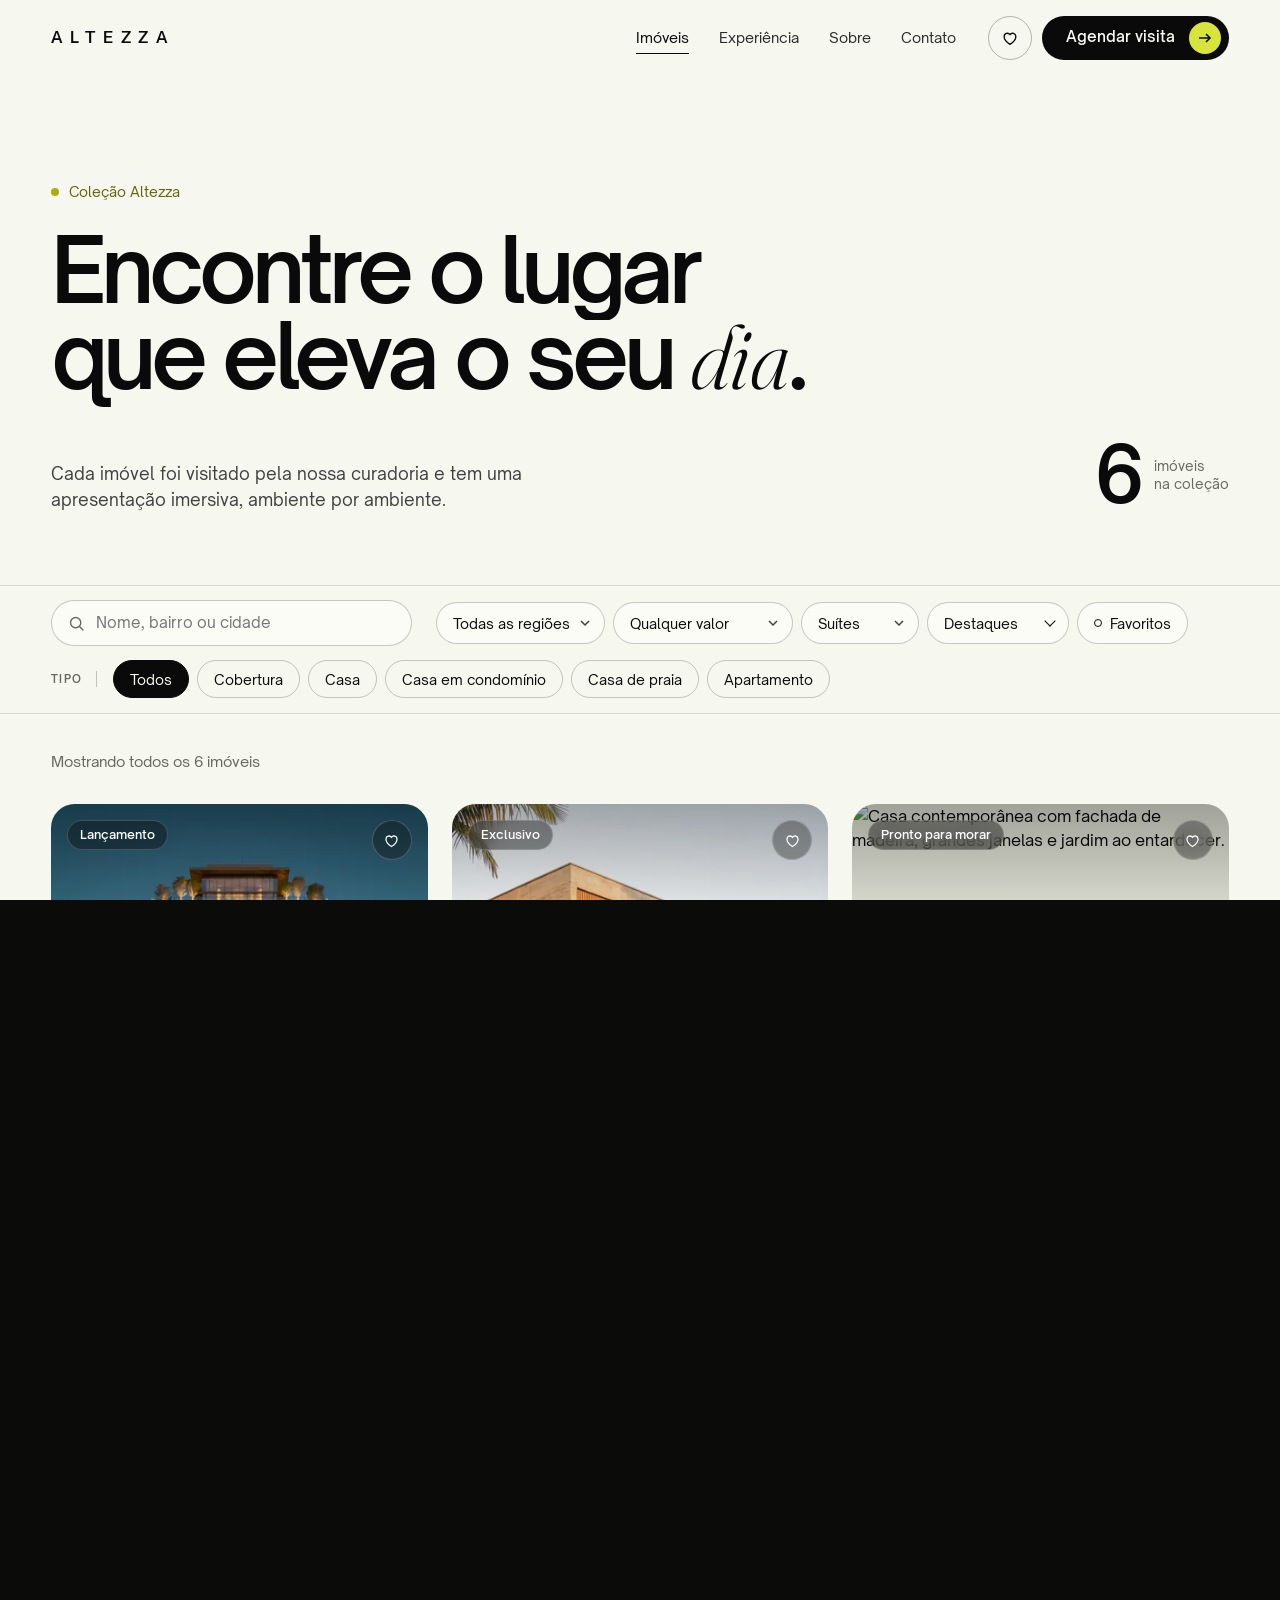
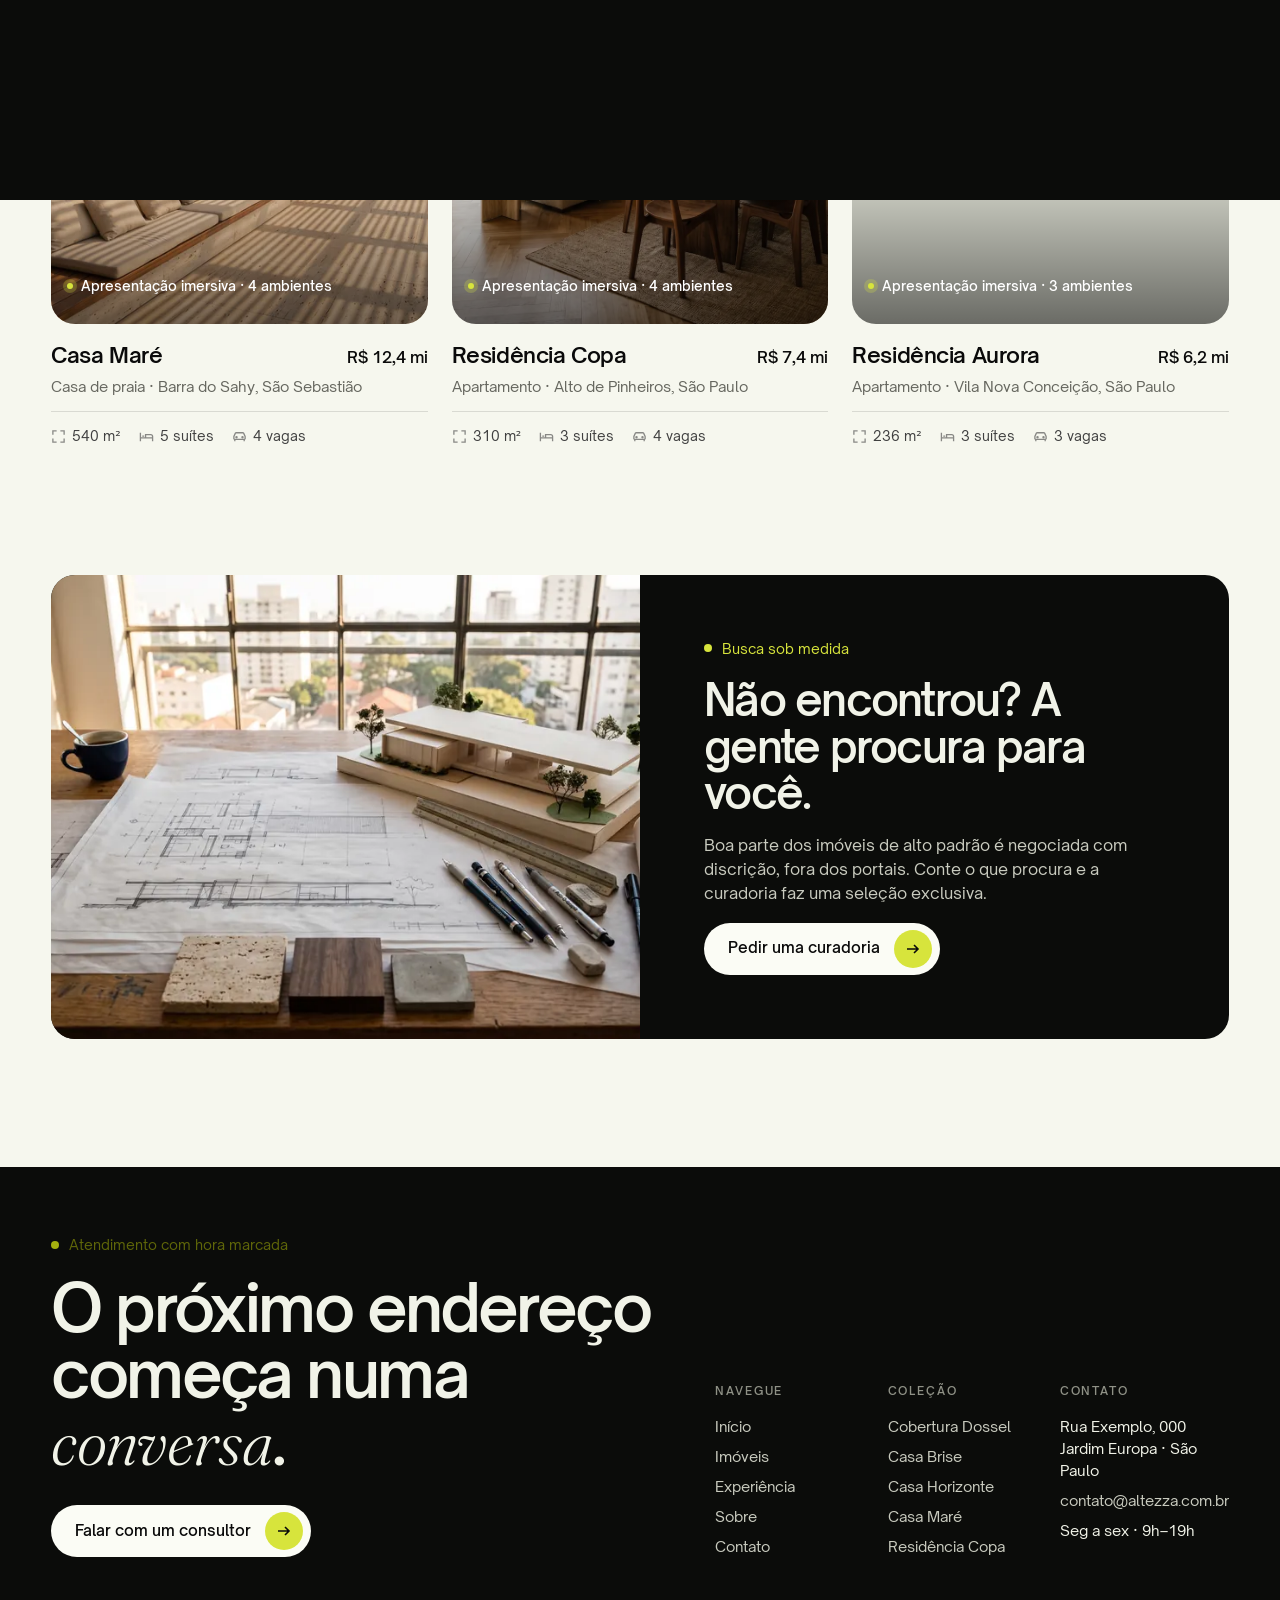
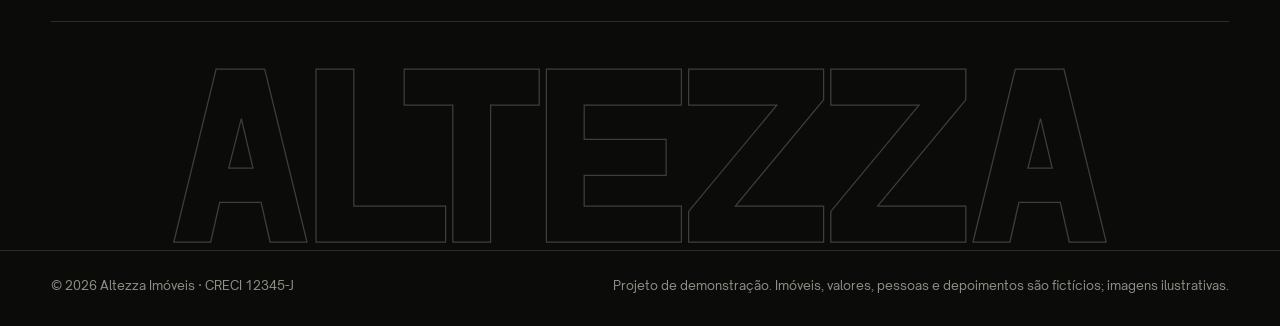
==== commit b89a14be: "Remove unused video assets and update CSS/JS file versions across HTML files; add .gitignore for loc" ====
--- a/imoveis.html
+++ b/imoveis.html
@@ -9,12 +9,12 @@
   <link rel="icon" type="image/svg+xml" href="assets/favicon.svg?v=2">
   <link rel="preload" href="assets/fonts/open-sauce-one-regular.woff2" as="font" type="font/woff2" crossorigin>
   <link rel="preload" href="assets/fonts/open-sauce-one-semibold.woff2" as="font" type="font/woff2" crossorigin>
-  <link rel="stylesheet" href="assets/css/base.css?v=20261110-22">
+  <link rel="stylesheet" href="assets/css/base.css?v=20261117-3">
   <link rel="stylesheet" href="assets/css/catalog.css?v=20261110-22">
   <script>document.documentElement.classList.add('js');try{if(sessionStorage.getItem('altezza:nav')&&!matchMedia('(prefers-reduced-motion: reduce)').matches){document.documentElement.classList.add('is-entering');window.azLoadingFallback=setTimeout(function(){document.documentElement.classList.remove('is-entering');document.documentElement.classList.add('is-entered')},4000)}}catch(e){}</script>
   <script>(function(){var nav=performance.getEntriesByType&&performance.getEntriesByType('navigation')[0];if(nav&&nav.type==='reload'){history.scrollRestoration='manual';window.addEventListener('pageshow',function(){window.scrollTo({top:0,left:0,behavior:'instant'})},{once:true})}})()</script>
   <script src="assets/js/data.js?v=20261110-22" defer></script>
-  <script src="assets/js/common.js?v=20261110-22" defer></script>
+  <script src="assets/js/common.js?v=20261117-1" defer></script>
   <script src="assets/js/catalog.js?v=20261110-22" defer></script>
 </head>
 <body data-page="catalog">
--- a/assets/css/base.css
+++ b/assets/css/base.css
@@ -263,7 +263,8 @@
 .pcard__media { position: relative; aspect-ratio: 4 / 5; border-radius: var(--r); overflow: hidden; background: var(--bg-2); isolation: isolate; }
 .pcard__media img { width: 100%; height: 100%; object-fit: cover; transition: transform 1.2s var(--ease); }
 .pcard__media::after { content: ''; position: absolute; inset: 0; background: linear-gradient(180deg, rgba(0,0,0,.32), transparent 30%, transparent 60%, rgba(0,0,0,.55)); pointer-events: none; }
-.pcard__top { position: absolute; z-index: 2; inset: 16px 16px auto; display: flex; justify-content: space-between; align-items: flex-start; gap: 8px; }
+.pcard__top { position: absolute; z-index: 2; inset: 16px 16px auto; display: flex; justify-content: space-between; align-items: flex-start; gap: 8px; pointer-events: none; }
+.pcard__top > .fav-btn { pointer-events: auto; }
 .pcard__play {
   position: absolute; z-index: 2; left: 16px; right: 16px; bottom: 16px; display: flex; align-items: center; justify-content: space-between;
   color: #fff; font-size: .85rem; font-weight: 500;
@@ -325,7 +326,7 @@
 @keyframes fade-up { from { opacity: 0; transform: translateY(24px); } to { opacity: 1; transform: none; } }
 
 /* ---------- Rodapé ---------- */
-.footer { background: var(--night); color: var(--on-night); padding-top: clamp(80px, 10vw, 140px); overflow: hidden; }
+.footer { background: var(--night); color: var(--on-night); padding-top: clamp(48px, 5vw, 72px); overflow: hidden; }
 .footer__top { display: grid; gap: 48px; grid-template-columns: 1fr; padding-bottom: 64px; border-bottom: 1px solid var(--line-night); }
 .footer__cta h2 { font-size: clamp(2.2rem, 5vw, 4.4rem); font-weight: 600; letter-spacing: -.04em; line-height: 1.04; margin-bottom: 30px; }
 .footer__cols { display: grid; grid-template-columns: repeat(2, 1fr); gap: 32px; font-size: .92rem; }
@@ -342,7 +343,7 @@
   .footer__cols { grid-template-columns: repeat(3, 1fr); }
 }
 @media (max-width: 699.98px) {
-  .footer { padding-top: 72px; }
+  .footer { padding-top: 48px; }
   .footer__top { gap: 40px; padding-bottom: 44px; }
   .footer__cta { min-width: 0; }
   .footer__cta h2 { font-size: clamp(2.15rem, 9vw, 3rem); }
